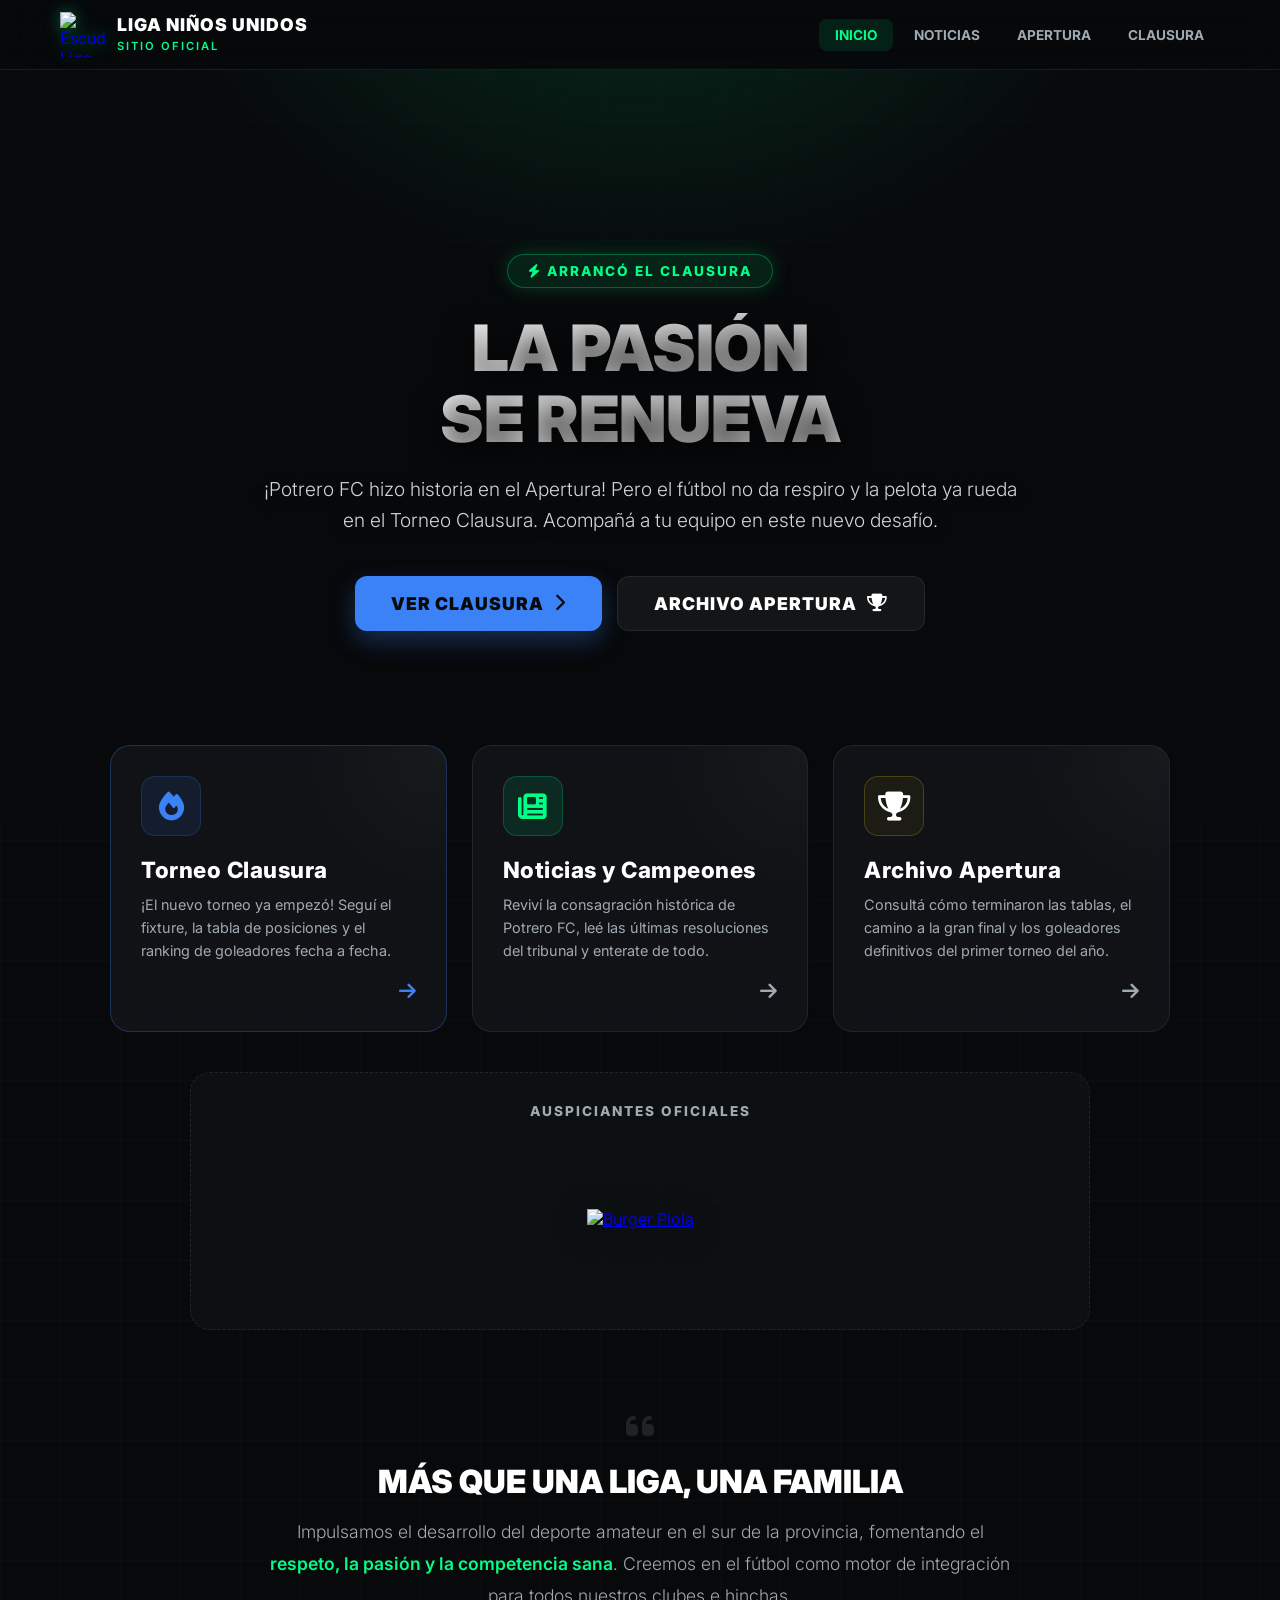
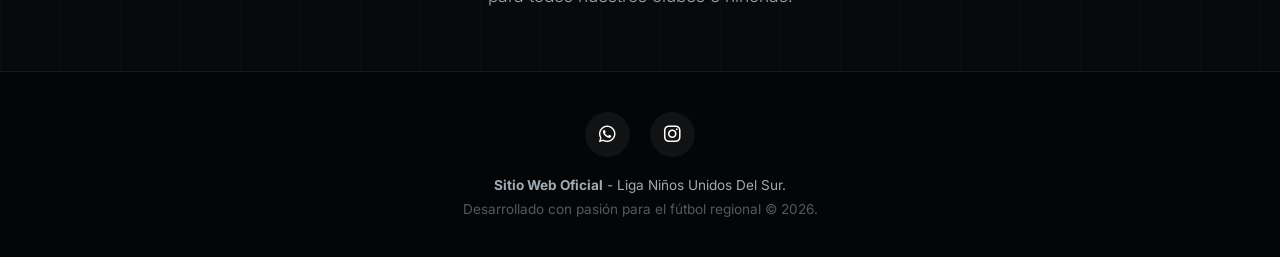
==== index.html @ 047bc676 "Add files via upload" ====
<!DOCTYPE html>
<html lang="es">
<head>
    <!-- Google tag (gtag.js) -->
<script async src="https://www.googletagmanager.com/gtag/js?id=G-DZQGH42WP8"></script>
<script>
  window.dataLayer = window.dataLayer || [];
  function gtag(){dataLayer.push(arguments);}
  gtag('js', new Date());

  gtag('config', 'G-DZQGH42WP8');
</script>
    <meta charset="UTF-8">
    <meta name="viewport" content="width=device-width, initial-scale=1.0">
    <title>Liga Niños Unidos Del Sur | Inicio</title>
    <link rel="icon" type="image/png" href="https://i.postimg.cc/mkqpYh73/Logo-Liga.png">
    
    <link href="https://fonts.googleapis.com/css2?family=Inter:wght@300;400;600;800;900&display=swap" rel="stylesheet">
    <link rel="stylesheet" href="https://cdnjs.cloudflare.com/ajax/libs/font-awesome/6.4.0/css/all.min.css">
    
    <style>
        /* === VARIABLES PREMIUM === */
        :root {
            --bg-base: #07090b;
            --bg-card: rgba(20, 24, 28, 0.7);
            --primary-neon: #00ff87;
            --primary-dark: #00cc6a;
            --text-main: #ffffff;
            --text-muted: #a0aab2;
            --border-glass: rgba(255, 255, 255, 0.08);
        }

        * { margin: 0; padding: 0; box-sizing: border-box; }

        body {
            font-family: 'Inter', sans-serif;
            background-color: var(--bg-base);
            color: var(--text-main);
            overflow-x: hidden;
            /* Patrón sutil de césped cortado / líneas de campo */
            background-image: linear-gradient(rgba(255, 255, 255, 0.015) 1px, transparent 1px),
            linear-gradient(90deg, rgba(255, 255, 255, 0.015) 1px, transparent 1px);
            background-size: 60px 60px;
        }

        /* === 1. HEADER PROFESIONAL === */
        header {
            position: fixed;
            top: 0; left: 0; width: 100%;
            background: rgba(7, 9, 11, 0.85);
            backdrop-filter: blur(16px);
            -webkit-backdrop-filter: blur(16px);
            border-bottom: 1px solid var(--border-glass);
            z-index: 1000;
            padding: 12px 0;
            transition: all 0.4s ease;
        }

        .header-container {
            max-width: 1200px;
            margin: 0 auto;
            display: flex;
            align-items: center;
            justify-content: space-between;
            padding: 0 20px;
        }

        .brand {
            display: flex;
            align-items: center;
            gap: 12px;
            text-decoration: none;
        }

        .brand img {
            width: 45px; height: 45px;
            object-fit: contain;
            filter: drop-shadow(0 0 8px rgba(0, 255, 135, 0.4));
        }

        .brand-text h1 {
            font-size: 1.1rem;
            font-weight: 900;
            color: var(--text-main);
            text-transform: uppercase;
            letter-spacing: 1px;
            line-height: 1.1;
        }

        .brand-text span {
            font-size: 0.7rem;
            color: var(--primary-neon);
            font-weight: 600;
            letter-spacing: 2px;
            text-transform: uppercase;
        }

        nav { display: flex; gap: 5px; flex-wrap: wrap; justify-content: center;}

        .nav-link {
            text-decoration: none;
            color: var(--text-muted);
            padding: 8px 16px;
            border-radius: 8px;
            font-size: 0.85rem;
            font-weight: 700;
            text-transform: uppercase;
            transition: all 0.3s ease;
            white-space: nowrap;
        }

        .nav-link:hover { color: var(--text-main); background: rgba(255,255,255,0.05); }
        .nav-link.active { color: var(--primary-neon); background: rgba(0, 255, 135, 0.1); }

        /* === 2. HERO PRINCIPAL IMPACTANTE === */
        .hero {
            position: relative;
            width: 100%;
            height: 85vh;
            min-height: 600px;
            display: flex;
            align-items: center;
            justify-content: center;
            overflow: hidden;
            margin-top: 60px;
        }

        .hero-bg {
            position: absolute;
            top: 0; left: 0; width: 100%; height: 100%;
            background: url('https://i.postimg.cc/1RDw1t2T/Clausura.jpg') center/cover no-repeat;
            animation: slowZoom 25s infinite alternate linear;
            z-index: 1;
        }

        @keyframes slowZoom {
            0% { transform: scale(1); }
            100% { transform: scale(1.15); }
        }

        .hero-overlay {
            position: absolute;
            top: 0; left: 0; width: 100%; height: 100%;
            background: linear-gradient(0deg, var(--bg-base) 5%, rgba(7, 9, 11, 0.6) 50%, rgba(7, 9, 11, 0.4) 100%);
            z-index: 2;
        }

        .hero-lights {
            position: absolute;
            top: -20%; left: 50%;
            transform: translateX(-50%);
            width: 80%; height: 50%;
            background: radial-gradient(ellipse at top, rgba(0, 255, 135, 0.15) 0%, transparent 70%);
            z-index: 3;
            pointer-events: none;
        }

        .hero-content {
            position: relative;
            z-index: 10;
            text-align: center;
            max-width: 800px;
            padding: 0 20px;
            animation: fadeUp 1s ease-out forwards;
        }

        @keyframes fadeUp {
            from { opacity: 0; transform: translateY(30px); }
            to { opacity: 1; transform: translateY(0); }
        }

        .season-badge {
            display: inline-block;
            background: rgba(0, 255, 135, 0.1);
            border: 1px solid rgba(0, 255, 135, 0.3);
            color: var(--primary-neon);
            padding: 8px 20px;
            border-radius: 30px;
            font-size: 0.85rem;
            font-weight: 800;
            letter-spacing: 2px;
            text-transform: uppercase;
            margin-bottom: 25px;
            box-shadow: 0 0 20px rgba(0, 255, 135, 0.2);
            backdrop-filter: blur(5px);
        }

        .hero-title {
            font-size: 4rem;
            font-weight: 900;
            line-height: 1.1;
            margin-bottom: 20px;
            text-transform: uppercase;
            text-shadow: 0 10px 30px rgba(0,0,0,0.8);
            background: linear-gradient(to right, #ffffff, #c2c2c2);
            -webkit-background-clip: text;
            -webkit-text-fill-color: transparent;
        }

        .hero-desc {
            font-size: 1.2rem;
            color: #d1d5db;
            font-weight: 300;
            margin-bottom: 40px;
            line-height: 1.6;
            text-shadow: 0 4px 10px rgba(0,0,0,0.5);
        }

        .hero-btn {
            display: inline-flex;
            align-items: center;
            justify-content: center;
            gap: 10px;
            background: var(--primary-neon);
            color: var(--bg-base);
            padding: 16px 36px;
            border-radius: 12px;
            font-size: 1.1rem;
            font-weight: 900;
            text-transform: uppercase;
            text-decoration: none;
            letter-spacing: 1px;
            transition: all 0.3s ease;
            box-shadow: 0 10px 25px rgba(0, 255, 135, 0.3);
            position: relative;
            overflow: hidden;
        }

        .hero-btn:hover {
            transform: translateY(-3px);
            box-shadow: 0 15px 35px rgba(0, 255, 135, 0.4);
            background: #00e679;
        }

        /* === 3. TARJETAS DE ACCESO RÁPIDO === */
        .quick-access {
            max-width: 1100px; 
            margin: -80px auto 40px auto; 
            padding: 0 20px;
            position: relative;
            z-index: 20;
            display: grid;
            grid-template-columns: repeat(auto-fit, minmax(320px, 1fr));
            gap: 25px;
        }

        .card {
            background: var(--bg-card);
            backdrop-filter: blur(12px);
            -webkit-backdrop-filter: blur(12px);
            border: 1px solid var(--border-glass);
            border-radius: 20px;
            padding: 30px;
            text-decoration: none;
            color: var(--text-main);
            position: relative;
            overflow: hidden;
            transition: all 0.4s cubic-bezier(0.175, 0.885, 0.32, 1.275);
            display: flex;
            flex-direction: column;
        }

        .card::before {
            content: '';
            position: absolute;
            top: 0; right: 0; width: 150px; height: 150px;
            background: radial-gradient(circle at top right, rgba(255,255,255,0.03) 0%, transparent 70%);
            border-radius: 0 0 0 100%;
            pointer-events: none;
        }

        .card:hover {
            transform: translateY(-10px);
            border-color: rgba(0, 255, 135, 0.5);
            box-shadow: 0 20px 40px rgba(0, 0, 0, 0.6), 0 0 20px rgba(0, 255, 135, 0.1) inset;
        }

        .card-icon-wrap {
            width: 60px; height: 60px;
            background: rgba(0, 255, 135, 0.1);
            border: 1px solid rgba(0, 255, 135, 0.2);
            border-radius: 14px;
            display: flex;
            align-items: center;
            justify-content: center;
            margin-bottom: 20px;
            transition: all 0.3s ease;
        }

        .card:hover .card-icon-wrap {
            background: var(--primary-neon);
            box-shadow: 0 0 20px rgba(0, 255, 135, 0.4);
        }

        .card-icon {
            font-size: 1.8rem;
            color: var(--primary-neon);
            transition: color 0.3s ease;
        }

        .card:hover .card-icon { color: var(--bg-base); }

        .card h3 {
            font-size: 1.4rem;
            font-weight: 800;
            margin-bottom: 10px;
            letter-spacing: 0.5px;
        }

        .card p {
            font-size: 0.9rem;
            color: var(--text-muted);
            line-height: 1.6;
            flex-grow: 1;
        }

        .card-arrow {
            align-self: flex-end;
            margin-top: 20px;
            color: var(--text-muted);
            font-size: 1.2rem;
            transition: all 0.3s ease;
        }

        .card:hover .card-arrow {
            color: var(--primary-neon);
            transform: translateX(8px);
        }

        /* === SECCIÓN SLIDESHOW DE SPONSORS === */
        .sponsors-slideshow-section {
            max-width: 900px;
            margin: 0 auto 60px auto; /* Reducido para que se pegue más arriba a las tarjetas */
            padding: 30px 20px;
            background: rgba(20, 24, 28, 0.5);
            border: 1px dashed var(--border-glass);
            border-radius: 20px;
            text-align: center;
            position: relative;
            z-index: 15;
        }

        .sponsors-carousel-title {
            font-size: 0.85rem;
            color: var(--text-muted);
            text-transform: uppercase;
            letter-spacing: 2px;
            font-weight: 800;
            margin-bottom: 20px;
        }

        .sponsors-slideshow-container {
            position: relative;
            height: 160px;
            width: 100%;
            display: flex;
            align-items: center;
            justify-content: center;
        }

        .sponsor-slide {
            position: absolute;
            width: 100%;
            height: 100%;
            display: flex;
            align-items: center;
            justify-content: center;
            opacity: 0;
            transition: opacity 1s ease-in-out;
            pointer-events: none;
        }

        .sponsor-slide.active {
            opacity: 1;
            pointer-events: auto;
        }

        .sponsor-slide img {
            max-height: 140px;
            max-width: 90%;
            object-fit: contain;
            filter: drop-shadow(0 5px 15px rgba(0,0,0,0.5));
            transition: transform 0.4s ease;
        }

        .sponsor-slide:hover img {
            transform: scale(1.05);
        }

        @media (max-width: 480px) {
            .sponsors-slideshow-container { height: 120px; }
            .sponsor-slide img { max-height: 100px; }
        }

        /* === 4. FRASE INSTITUCIONAL === */
        .institutional {
            text-align: center;
            padding: 20px 20px 60px 20px;
            max-width: 800px;
            margin: 0 auto;
        }

        .inst-icon {
            font-size: 2rem;
            color: rgba(255,255,255,0.1);
            margin-bottom: 20px;
        }

        .institutional h2 {
            font-size: 2rem;
            font-weight: 900;
            text-transform: uppercase;
            margin-bottom: 15px;
            color: var(--text-main);
        }

        .institutional p {
            font-size: 1.1rem;
            color: var(--text-muted);
            line-height: 1.8;
            font-weight: 300;
        }

        .institutional strong { color: var(--primary-neon); font-weight: 600; }

        /* === FOOTER === */
        footer {
            background: #040506;
            border-top: 1px solid var(--border-glass);
            padding: 40px 20px;
            text-align: center;
        }

        .social-links {
            display: flex;
            justify-content: center;
            gap: 20px;
            margin-bottom: 20px;
        }

        .social-link {
            width: 45px; height: 45px;
            border-radius: 50%;
            background: rgba(255,255,255,0.05);
            display: flex;
            align-items: center;
            justify-content: center;
            color: var(--text-main);
            font-size: 1.2rem;
            text-decoration: none;
            transition: all 0.3s ease;
        }

        .social-link:hover {
            background: var(--primary-neon);
            color: var(--bg-base);
            transform: translateY(-3px);
            box-shadow: 0 5px 15px rgba(0, 255, 135, 0.3);
        }

        .footer-text { font-size: 0.85rem; color: var(--text-muted); }

        /* === MEDIA QUERIES === */
        @media (max-width: 900px) {
            .hero-title { font-size: 2.8rem; }
            .header-container { flex-direction: column; gap: 10px; padding: 12px 10px; }
            nav { width: 100%; justify-content: center; flex-wrap: wrap; gap: 8px;}
            .nav-link { padding: 6px 12px; font-size: 0.8rem; }
            
            .hero { margin-top: 90px; height: auto; min-height: 70vh; padding: 100px 0 60px 0; }
            .quick-access { margin-top: -30px; margin-bottom: 40px; }
            .sponsors-slideshow-section { margin-top: 0; }
        }

        @media (max-width: 480px) {
            .hero-title { font-size: 2.2rem; margin-bottom: 15px;}
            .hero-desc { font-size: 0.95rem; margin-bottom: 30px; padding: 0 10px;}
            .season-badge { padding: 6px 15px; font-size: 0.75rem; margin-bottom: 20px;}
            .hero-btn { width: 100%; padding: 14px 20px; font-size: 1rem; }
            
            .quick-access { grid-template-columns: 1fr; gap: 20px; padding: 0 15px; margin-bottom: 30px;}
            .card { padding: 25px; }
            .card h3 { font-size: 1.3rem; }
            
            .sponsors-slideshow-section { margin: 0 15px 40px 15px; padding: 20px 10px; }
            .institutional { padding: 20px 15px 40px 15px; }
            .institutional h2 { font-size: 1.6rem; }
        }
    </style>
</head>
<body>

    <header>
        <div class="header-container">
            <a href="index.html" class="brand">
                <img src="https://i.postimg.cc/mkqpYh73/Logo-Liga.png" alt="Escudo Liga">
                <div class="brand-text">
                    <h1>Liga Niños Unidos</h1>
                    <span>Sitio Oficial</span>
                </div>
            </a>
            <nav>
                <a href="index.html" class="nav-link active">Inicio</a>
                <a href="noticias.html" class="nav-link">Noticias</a>
                <a href="apertura.html" class="nav-link">Apertura</a>
                <a href="clausura.html" class="nav-link">Clausura</a>
            </nav>
        </div>
    </header>

    <section class="hero">
        <div class="hero-bg"></div>
        <div class="hero-overlay"></div>
        <div class="hero-lights"></div>
        
        <div class="hero-content">
            <div class="season-badge"><i class="fa-solid fa-bolt"></i> Arrancó el Clausura</div>
            <h2 class="hero-title">La Pasión<br>Se Renueva</h2>
            <p class="hero-desc">¡Potrero FC hizo historia en el Apertura! Pero el fútbol no da respiro y la pelota ya rueda en el Torneo Clausura. Acompañá a tu equipo en este nuevo desafío.</p>
            <div style="display: flex; gap: 15px; justify-content: center; flex-wrap: wrap;">
                <a href="clausura.html" class="hero-btn" style="background: #3b82f6; box-shadow: 0 10px 25px rgba(59, 130, 246, 0.3);">
                    Ver Clausura <i class="fa-solid fa-chevron-right"></i>
                </a>
                <a href="apertura.html" class="hero-btn" style="background: rgba(255,255,255,0.05); color: var(--text-main); border: 1px solid var(--border-glass); box-shadow: none;">
                    Archivo Apertura <i class="fa-solid fa-trophy" style="color: var(--gold-1);"></i>
                </a>
            </div>
        </div>
    </section>

    <!-- === TARJETAS DE ACCESO RÁPIDO === -->
    <section class="quick-access">
        
        <a href="clausura.html" class="card" style="border-color: rgba(59, 130, 246, 0.3);">
            <div class="card-icon-wrap" style="background: rgba(59, 130, 246, 0.1); border-color: rgba(59, 130, 246, 0.2);"><i class="fa-solid fa-fire card-icon" style="color: #3b82f6;"></i></div>
            <h3>Torneo Clausura</h3>
            <p>¡El nuevo torneo ya empezó! Seguí el fixture, la tabla de posiciones y el ranking de goleadores fecha a fecha.</p>
            <i class="fa-solid fa-arrow-right card-arrow" style="color: #3b82f6;"></i>
        </a>

        <a href="noticias.html" class="card">
            <div class="card-icon-wrap"><i class="fa-solid fa-newspaper card-icon"></i></div>
            <h3>Noticias y Campeones</h3>
            <p>Reviví la consagración histórica de Potrero FC, leé las últimas resoluciones del tribunal y enterate de todo.</p>
            <i class="fa-solid fa-arrow-right card-arrow"></i>
        </a>

        <a href="apertura.html" class="card">
            <div class="card-icon-wrap" style="background: rgba(255, 215, 0, 0.05); border-color: rgba(255, 215, 0, 0.2);"><i class="fa-solid fa-trophy card-icon" style="color: var(--gold-1);"></i></div>
            <h3>Archivo Apertura</h3>
            <p>Consultá cómo terminaron las tablas, el camino a la gran final y los goleadores definitivos del primer torneo del año.</p>
            <i class="fa-solid fa-arrow-right card-arrow"></i>
        </a>

    </section>

    <!-- === SECCIÓN SLIDESHOW DE SPONSORS === -->
    <section class="sponsors-slideshow-section">
        <h3 class="sponsors-carousel-title">Auspiciantes Oficiales</h3>
        
        <div class="sponsors-slideshow-container">
            
            <!-- Sponsor 1 -->
            <a href="https://burgerpiola.netlify.app/" target="_blank" class="sponsor-slide active">
                <img src="https://i.postimg.cc/tCC5G4M0/Burguer-Piola.png" alt="Burger Piola">
            </a>
            
            <!-- Sponsor 2 -->
            <a href="https://www.instagram.com/cadeteria_leon?utm_source=ig_web_button_share_sheet&igsh=ZDNlZDc0MzIxNw==" target="_blank" class="sponsor-slide">
                <img src="https://i.postimg.cc/44w6PTNp/Cadeteria-el-Leon.png" alt="Cadetería El León">
            </a>
            
            <!-- Sponsor 3 (Carnicería temporal) -->
            <a href="#" target="_blank" class="sponsor-slide" style="pointer-events: none;">
                <img src="https://i.postimg.cc/TwFdrPh5/San-Jose-Carnes.png" alt="Carnicería San José">
            </a>

        </div>
    </section>

    <!-- === SCRIPT PARA EL SLIDESHOW === -->
    <script>
        document.addEventListener('DOMContentLoaded', () => {
            const slides = document.querySelectorAll('.sponsor-slide');
            let currentSlide = 0;
            
            if(slides.length > 0) {
                setInterval(() => {
                    slides[currentSlide].classList.remove('active');
                    currentSlide = (currentSlide + 1) % slides.length;
                    slides[currentSlide].classList.add('active');
                }, 5000); // 5000ms = 5 segundos por imagen
            }
        });
    </script>

    <section class="institutional">
        <i class="fa-solid fa-quote-left inst-icon"></i>
        <h2>Más que una liga, una familia</h2>
        <p>Impulsamos el desarrollo del deporte amateur en el sur de la provincia, fomentando el <strong>respeto, la pasión y la competencia sana</strong>. Creemos en el fútbol como motor de integración para todos nuestros clubes e hinchas.</p>
    </section>

    <footer>
        <div class="social-links">
            <a href="https://whatsapp.com/channel/0029VbAoJA67DAX6oSJ3KM1u" target="_blank" class="social-link"><i class="fa-brands fa-whatsapp"></i></a>
            <a href="https://www.instagram.com/ligadelsur_?utm_source=ig_web_button_share_sheet&igsh=ZDNlZDc0MzIxNw==" target="_blank" class="social-link"><i class="fa-brands fa-instagram"></i></a>
        </div>
        <p class="footer-text"><strong>Sitio Web Oficial</strong> - Liga Niños Unidos Del Sur.</p>
        <p class="footer-text" style="margin-top: 8px; opacity: 0.5;">Desarrollado con pasión para el fútbol regional &copy; 2026.</p>
    </footer>

</body>
</html>
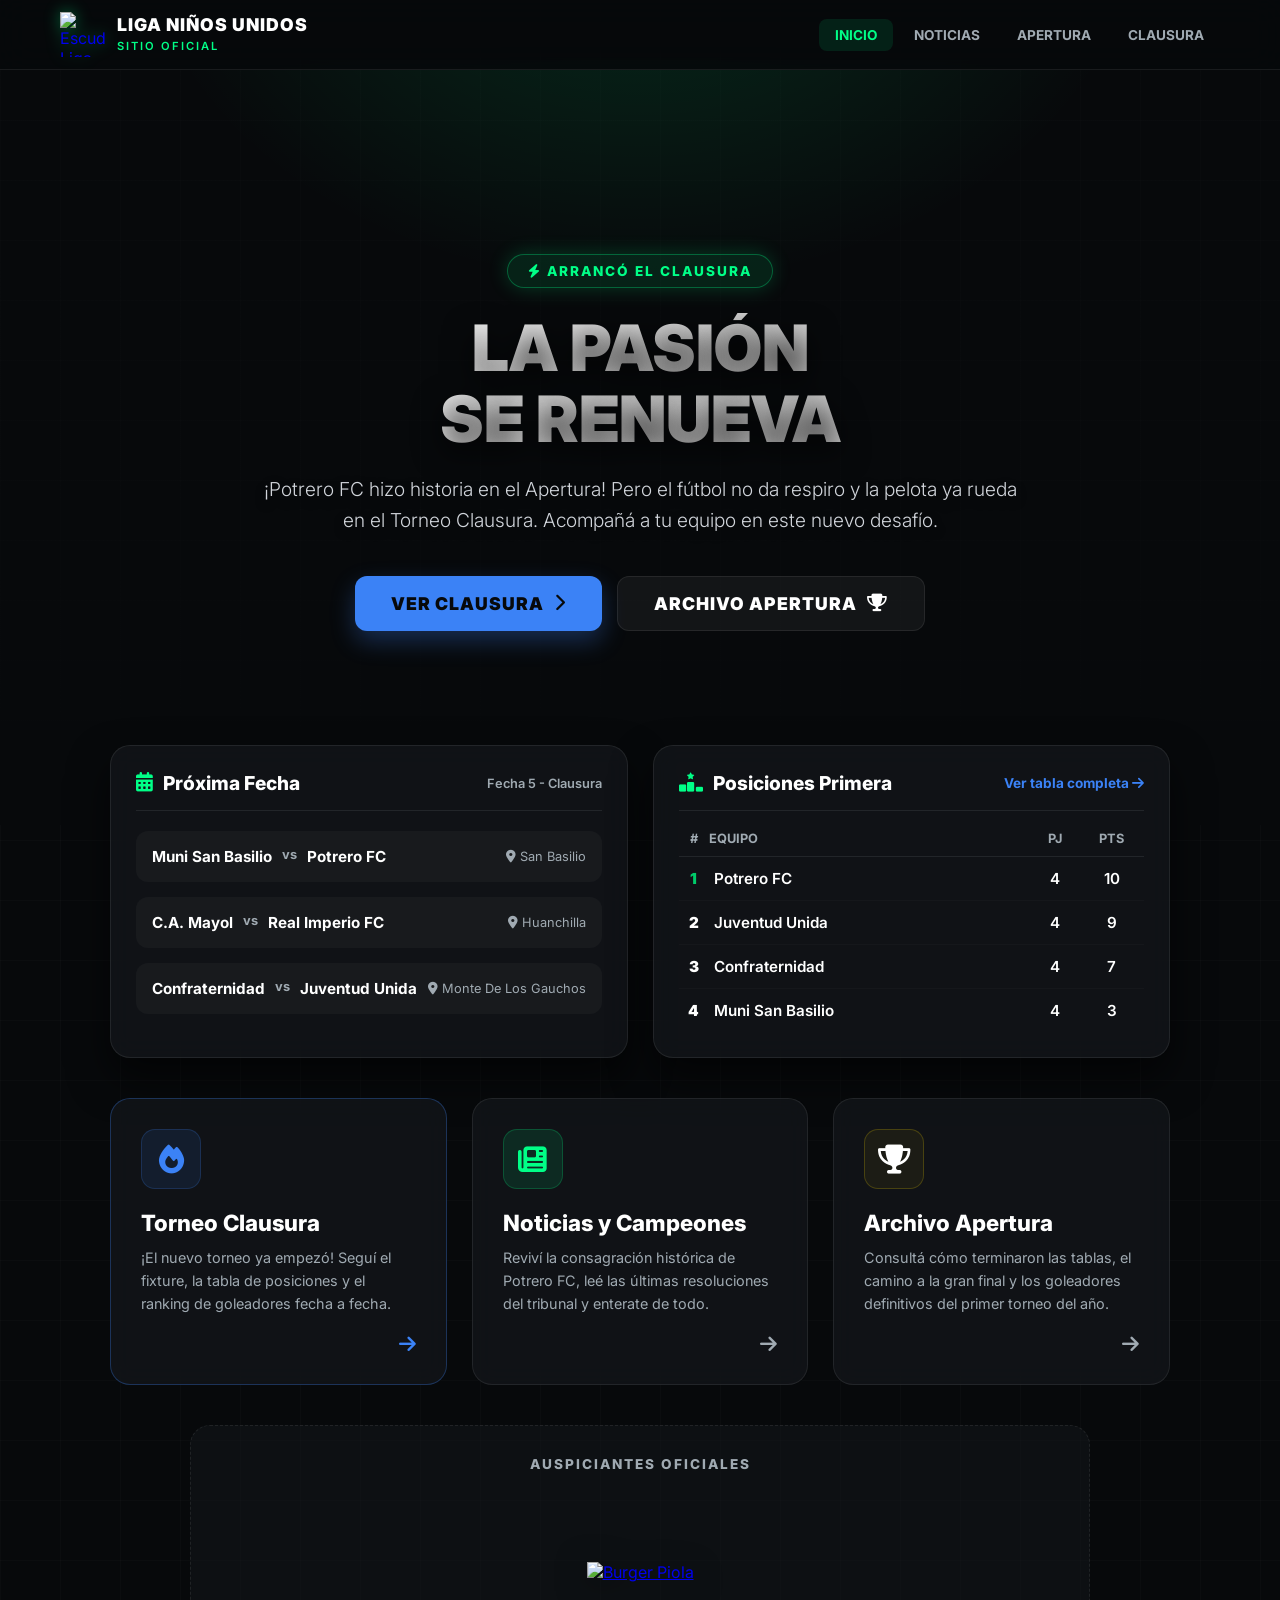
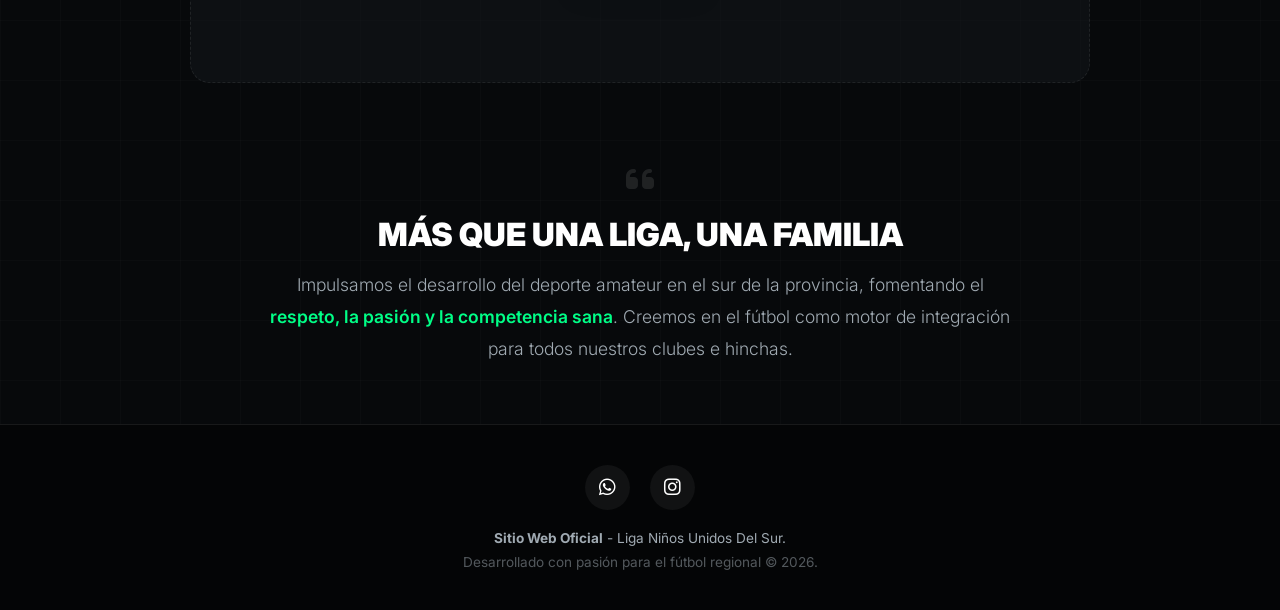
==== commit 6600397d: "Add files via upload" ====
--- a/index.html
+++ b/index.html
@@ -11,7 +11,7 @@
   gtag('config', 'G-DZQGH42WP8');
 </script>
     <meta charset="UTF-8">
-    <meta name="viewport" content="width=device-width, initial-scale=1.0">
+    <meta name="viewport" content="width=device-width, initial-scale=1.0, maximum-scale=1.0, user-scalable=no">
     <title>Liga Niños Unidos Del Sur | Inicio</title>
     <link rel="icon" type="image/png" href="https://i.postimg.cc/mkqpYh73/Logo-Liga.png">
     
@@ -37,7 +37,6 @@
             background-color: var(--bg-base);
             color: var(--text-main);
             overflow-x: hidden;
-            /* Patrón sutil de césped cortado / líneas de campo */
             background-image: linear-gradient(rgba(255, 255, 255, 0.015) 1px, transparent 1px),
             linear-gradient(90deg, rgba(255, 255, 255, 0.015) 1px, transparent 1px);
             background-size: 60px 60px;
@@ -112,7 +111,7 @@
         .nav-link:hover { color: var(--text-main); background: rgba(255,255,255,0.05); }
         .nav-link.active { color: var(--primary-neon); background: rgba(0, 255, 135, 0.1); }
 
-        /* === 2. HERO PRINCIPAL IMPACTANTE === */
+        /* === 2. HERO PRINCIPAL === */
         .hero {
             position: relative;
             width: 100%;
@@ -222,25 +221,81 @@
             letter-spacing: 1px;
             transition: all 0.3s ease;
             box-shadow: 0 10px 25px rgba(0, 255, 135, 0.3);
-            position: relative;
-            overflow: hidden;
-        }
-
-        .hero-btn:hover {
-            transform: translateY(-3px);
-            box-shadow: 0 15px 35px rgba(0, 255, 135, 0.4);
-            background: #00e679;
-        }
-
-        /* === 3. TARJETAS DE ACCESO RÁPIDO === */
-        .quick-access {
-            max-width: 1100px; 
+        }
+
+        .hero-btn-alt {
+            background: rgba(255,255,255,0.05); 
+            color: var(--text-main); 
+            border: 1px solid var(--border-glass); 
+            box-shadow: none;
+        }
+
+        /* === CENTRAL DEL TORNEO === */
+        .live-hub {
+            max-width: 1100px;
             margin: -80px auto 40px auto; 
             padding: 0 20px;
             position: relative;
             z-index: 20;
+        }
+
+        .hub-grid { display: grid; grid-template-columns: 1fr 1fr; gap: 25px; }
+
+        .hub-card {
+            background: var(--bg-card);
+            backdrop-filter: blur(12px);
+            -webkit-backdrop-filter: blur(12px);
+            border: 1px solid var(--border-glass);
+            border-radius: 20px;
+            padding: 25px;
+            box-shadow: 0 20px 40px rgba(0, 0, 0, 0.6);
+        }
+
+        .hub-header {
+            display: flex; justify-content: space-between; align-items: center;
+            margin-bottom: 20px; border-bottom: 1px solid var(--border-glass); padding-bottom: 15px;
+        }
+
+        .hub-header h3 { font-size: 1.2rem; font-weight: 800; display: flex; align-items: center; gap: 10px; }
+        .hub-header h3 i { color: var(--primary-neon); }
+        .hub-link { font-size: 0.85rem; color: #3b82f6; text-decoration: none; font-weight: 700; }
+
+        /* Lista de Partidos */
+        .match-list { display: flex; flex-direction: column; gap: 15px; }
+        
+        .match-item {
+            background: rgba(255, 255, 255, 0.03);
+            border-radius: 12px;
+            padding: 15px;
+            display: flex;
+            align-items: center;
+            justify-content: space-between;
+            border: 1px solid transparent;
+        }
+
+        .match-time { font-size: 0.85rem; font-weight: 800; color: var(--primary-neon); background: rgba(0, 255, 135, 0.1); padding: 4px 8px; border-radius: 6px; }
+        .match-teams { flex-grow: 1; text-align: center; font-weight: 700; font-size: 0.95rem; display: flex; justify-content: center; gap: 10px;}
+        .match-teams .vs { color: var(--text-muted); font-size: 0.8rem; }
+        .match-cancha { font-size: 0.8rem; color: var(--text-muted); text-align: right; }
+
+        /* Tabla Resumen */
+        .hub-table { width: 100%; border-collapse: collapse; text-align: center; }
+        .hub-table th { color: var(--text-muted); font-size: 0.8rem; text-transform: uppercase; padding-bottom: 10px; border-bottom: 1px solid var(--border-glass); }
+        .hub-table td { padding: 12px 5px; font-size: 0.95rem; font-weight: 600; border-bottom: 1px solid rgba(255,255,255,0.02); }
+        .hub-table tr:last-child td { border-bottom: none; }
+        .hub-table .pos { font-weight: 900; width: 30px; }
+        .hub-table .pos-1 { color: #00cc6a; }
+        .hub-table .team-name { text-align: left; }
+
+        /* === 3. TARJETAS DE ACCESO RÁPIDO === */
+        .quick-access {
+            max-width: 1100px; 
+            margin: 0 auto 40px auto; 
+            padding: 0 20px;
+            position: relative;
+            z-index: 20;
             display: grid;
-            grid-template-columns: repeat(auto-fit, minmax(320px, 1fr));
+            grid-template-columns: repeat(auto-fit, minmax(300px, 1fr));
             gap: 25px;
         }
 
@@ -255,24 +310,8 @@
             color: var(--text-main);
             position: relative;
             overflow: hidden;
-            transition: all 0.4s cubic-bezier(0.175, 0.885, 0.32, 1.275);
             display: flex;
             flex-direction: column;
-        }
-
-        .card::before {
-            content: '';
-            position: absolute;
-            top: 0; right: 0; width: 150px; height: 150px;
-            background: radial-gradient(circle at top right, rgba(255,255,255,0.03) 0%, transparent 70%);
-            border-radius: 0 0 0 100%;
-            pointer-events: none;
-        }
-
-        .card:hover {
-            transform: translateY(-10px);
-            border-color: rgba(0, 255, 135, 0.5);
-            box-shadow: 0 20px 40px rgba(0, 0, 0, 0.6), 0 0 20px rgba(0, 255, 135, 0.1) inset;
         }
 
         .card-icon-wrap {
@@ -284,207 +323,97 @@
             align-items: center;
             justify-content: center;
             margin-bottom: 20px;
-            transition: all 0.3s ease;
-        }
-
-        .card:hover .card-icon-wrap {
-            background: var(--primary-neon);
-            box-shadow: 0 0 20px rgba(0, 255, 135, 0.4);
-        }
-
-        .card-icon {
-            font-size: 1.8rem;
-            color: var(--primary-neon);
-            transition: color 0.3s ease;
-        }
-
-        .card:hover .card-icon { color: var(--bg-base); }
-
-        .card h3 {
-            font-size: 1.4rem;
-            font-weight: 800;
-            margin-bottom: 10px;
-            letter-spacing: 0.5px;
-        }
-
-        .card p {
-            font-size: 0.9rem;
-            color: var(--text-muted);
-            line-height: 1.6;
-            flex-grow: 1;
-        }
-
-        .card-arrow {
-            align-self: flex-end;
-            margin-top: 20px;
-            color: var(--text-muted);
-            font-size: 1.2rem;
-            transition: all 0.3s ease;
-        }
-
-        .card:hover .card-arrow {
-            color: var(--primary-neon);
-            transform: translateX(8px);
-        }
-
-        /* === SECCIÓN SLIDESHOW DE SPONSORS === */
+        }
+
+        .card-icon { font-size: 1.8rem; color: var(--primary-neon); }
+        .card h3 { font-size: 1.4rem; font-weight: 800; margin-bottom: 10px; }
+        .card p { font-size: 0.9rem; color: var(--text-muted); line-height: 1.6; flex-grow: 1; }
+        .card-arrow { align-self: flex-end; margin-top: 20px; color: var(--text-muted); font-size: 1.2rem; }
+
+        /* === SLIDESHOW === */
         .sponsors-slideshow-section {
-            max-width: 900px;
-            margin: 0 auto 60px auto; /* Reducido para que se pegue más arriba a las tarjetas */
-            padding: 30px 20px;
-            background: rgba(20, 24, 28, 0.5);
-            border: 1px dashed var(--border-glass);
-            border-radius: 20px;
-            text-align: center;
-            position: relative;
-            z-index: 15;
-        }
-
-        .sponsors-carousel-title {
-            font-size: 0.85rem;
-            color: var(--text-muted);
-            text-transform: uppercase;
-            letter-spacing: 2px;
-            font-weight: 800;
-            margin-bottom: 20px;
-        }
-
-        .sponsors-slideshow-container {
-            position: relative;
-            height: 160px;
-            width: 100%;
-            display: flex;
-            align-items: center;
-            justify-content: center;
-        }
-
-        .sponsor-slide {
-            position: absolute;
-            width: 100%;
-            height: 100%;
-            display: flex;
-            align-items: center;
-            justify-content: center;
-            opacity: 0;
-            transition: opacity 1s ease-in-out;
-            pointer-events: none;
-        }
-
-        .sponsor-slide.active {
-            opacity: 1;
-            pointer-events: auto;
-        }
-
-        .sponsor-slide img {
-            max-height: 140px;
-            max-width: 90%;
-            object-fit: contain;
-            filter: drop-shadow(0 5px 15px rgba(0,0,0,0.5));
-            transition: transform 0.4s ease;
-        }
-
-        .sponsor-slide:hover img {
-            transform: scale(1.05);
-        }
-
-        @media (max-width: 480px) {
-            .sponsors-slideshow-container { height: 120px; }
-            .sponsor-slide img { max-height: 100px; }
-        }
-
-        /* === 4. FRASE INSTITUCIONAL === */
-        .institutional {
-            text-align: center;
-            padding: 20px 20px 60px 20px;
-            max-width: 800px;
-            margin: 0 auto;
-        }
-
-        .inst-icon {
-            font-size: 2rem;
-            color: rgba(255,255,255,0.1);
-            margin-bottom: 20px;
-        }
-
-        .institutional h2 {
-            font-size: 2rem;
-            font-weight: 900;
-            text-transform: uppercase;
-            margin-bottom: 15px;
-            color: var(--text-main);
-        }
-
-        .institutional p {
-            font-size: 1.1rem;
-            color: var(--text-muted);
-            line-height: 1.8;
-            font-weight: 300;
-        }
-
+            max-width: 900px; margin: 0 auto 60px auto; padding: 30px 20px;
+            background: rgba(20, 24, 28, 0.5); border: 1px dashed var(--border-glass);
+            border-radius: 20px; text-align: center; position: relative; z-index: 15;
+        }
+
+        .sponsors-carousel-title { font-size: 0.85rem; color: var(--text-muted); text-transform: uppercase; letter-spacing: 2px; font-weight: 800; margin-bottom: 20px; }
+        .sponsors-slideshow-container { position: relative; height: 160px; width: 100%; display: flex; align-items: center; justify-content: center; }
+        .sponsor-slide { position: absolute; width: 100%; height: 100%; display: flex; align-items: center; justify-content: center; opacity: 0; transition: opacity 1s ease-in-out; pointer-events: none; }
+        .sponsor-slide.active { opacity: 1; pointer-events: auto; }
+        .sponsor-slide img { max-height: 140px; max-width: 90%; object-fit: contain; filter: drop-shadow(0 5px 15px rgba(0,0,0,0.5)); }
+
+        /* === INSTITUCIONAL & FOOTER === */
+        .institutional { text-align: center; padding: 20px 20px 60px 20px; max-width: 800px; margin: 0 auto; }
+        .inst-icon { font-size: 2rem; color: rgba(255,255,255,0.1); margin-bottom: 20px; }
+        .institutional h2 { font-size: 2rem; font-weight: 900; text-transform: uppercase; margin-bottom: 15px; }
+        .institutional p { font-size: 1.1rem; color: var(--text-muted); line-height: 1.8; font-weight: 300; }
         .institutional strong { color: var(--primary-neon); font-weight: 600; }
 
-        /* === FOOTER === */
-        footer {
-            background: #040506;
-            border-top: 1px solid var(--border-glass);
-            padding: 40px 20px;
-            text-align: center;
-        }
-
-        .social-links {
-            display: flex;
-            justify-content: center;
-            gap: 20px;
-            margin-bottom: 20px;
-        }
-
-        .social-link {
-            width: 45px; height: 45px;
-            border-radius: 50%;
-            background: rgba(255,255,255,0.05);
-            display: flex;
-            align-items: center;
-            justify-content: center;
-            color: var(--text-main);
-            font-size: 1.2rem;
-            text-decoration: none;
-            transition: all 0.3s ease;
-        }
-
-        .social-link:hover {
-            background: var(--primary-neon);
-            color: var(--bg-base);
-            transform: translateY(-3px);
-            box-shadow: 0 5px 15px rgba(0, 255, 135, 0.3);
-        }
-
+        footer { background: #040506; border-top: 1px solid var(--border-glass); padding: 40px 20px; text-align: center; }
+        .social-links { display: flex; justify-content: center; gap: 20px; margin-bottom: 20px; }
+        .social-link { width: 45px; height: 45px; border-radius: 50%; background: rgba(255,255,255,0.05); display: flex; align-items: center; justify-content: center; color: var(--text-main); font-size: 1.2rem; text-decoration: none; }
         .footer-text { font-size: 0.85rem; color: var(--text-muted); }
 
-        /* === MEDIA QUERIES === */
+        /* === OPTIMIZACIÓN EXTREMA PARA CELULARES (MOBILE FIRST) === */
         @media (max-width: 900px) {
             .hero-title { font-size: 2.8rem; }
             .header-container { flex-direction: column; gap: 10px; padding: 12px 10px; }
-            nav { width: 100%; justify-content: center; flex-wrap: wrap; gap: 8px;}
+            nav { width: 100%; justify-content: center; gap: 8px;}
+            .hub-grid { grid-template-columns: 1fr; }
+            .live-hub { margin-top: -30px; }
+        }
+
+        @media (max-width: 480px) {
+            .brand img { width: 35px; height: 35px; }
+            .brand-text h1 { font-size: 1rem; }
             .nav-link { padding: 6px 12px; font-size: 0.8rem; }
             
-            .hero { margin-top: 90px; height: auto; min-height: 70vh; padding: 100px 0 60px 0; }
-            .quick-access { margin-top: -30px; margin-bottom: 40px; }
-            .sponsors-slideshow-section { margin-top: 0; }
-        }
-
-        @media (max-width: 480px) {
-            .hero-title { font-size: 2.2rem; margin-bottom: 15px;}
-            .hero-desc { font-size: 0.95rem; margin-bottom: 30px; padding: 0 10px;}
-            .season-badge { padding: 6px 15px; font-size: 0.75rem; margin-bottom: 20px;}
-            .hero-btn { width: 100%; padding: 14px 20px; font-size: 1rem; }
-            
-            .quick-access { grid-template-columns: 1fr; gap: 20px; padding: 0 15px; margin-bottom: 30px;}
-            .card { padding: 25px; }
-            .card h3 { font-size: 1.3rem; }
-            
-            .sponsors-slideshow-section { margin: 0 15px 40px 15px; padding: 20px 10px; }
-            .institutional { padding: 20px 15px 40px 15px; }
-            .institutional h2 { font-size: 1.6rem; }
+            .hero { margin-top: 80px; min-height: 70vh; padding: 60px 0; }
+            .hero-title { font-size: 2.3rem; margin-bottom: 15px; }
+            .hero-desc { font-size: 0.95rem; margin-bottom: 25px; padding: 0 10px; }
+            .season-badge { padding: 6px 15px; font-size: 0.75rem; margin-bottom: 20px; }
+            
+            .hero-btn { width: 100%; padding: 14px 20px; font-size: 1rem; margin-bottom: 10px; }
+            .hero-content div[style*="display: flex"] { flex-direction: column; gap: 10px; }
+            
+            .live-hub { padding: 0 15px; margin-top: -30px; margin-bottom: 30px; }
+            .hub-card { padding: 15px; border-radius: 15px; }
+            .hub-header { flex-direction: column; align-items: flex-start; gap: 10px; }
+            
+            /* REORGANIZACIÓN DE PARTIDOS EN CELULAR (Sin la caja de hora) */
+            .match-item {
+                flex-direction: column;
+                align-items: center;
+                padding: 15px 10px;
+                gap: 8px;
+            }
+            .match-teams {
+                width: 100%; 
+                font-size: 1.1rem;
+                margin-bottom: 0;
+            }
+            .match-cancha { 
+                width: 100%;
+                text-align: center; 
+                font-size: 0.85rem;
+            }
+
+            .hub-table th, .hub-table td { padding: 8px 3px; font-size: 0.85rem; }
+            .hub-table .pos { width: 20px; }
+
+            .quick-access { grid-template-columns: 1fr; gap: 15px; padding: 0 15px; margin-top: 0; margin-bottom: 30px;}
+            .card { padding: 20px; border-radius: 15px; }
+            .card h3 { font-size: 1.25rem; }
+            .card-icon-wrap { width: 50px; height: 50px; margin-bottom: 15px; }
+
+            .sponsors-slideshow-section { margin: 0 15px 30px 15px; padding: 20px 10px; height: auto;}
+            .sponsors-slideshow-container { height: 100px; }
+            .sponsor-slide img { max-height: 80px; }
+            
+            .institutional { padding: 10px 15px 40px 15px; }
+            .institutional h2 { font-size: 1.5rem; }
+            .institutional p { font-size: 1rem; }
         }
     </style>
 </head>
@@ -517,14 +446,83 @@
             <div class="season-badge"><i class="fa-solid fa-bolt"></i> Arrancó el Clausura</div>
             <h2 class="hero-title">La Pasión<br>Se Renueva</h2>
             <p class="hero-desc">¡Potrero FC hizo historia en el Apertura! Pero el fútbol no da respiro y la pelota ya rueda en el Torneo Clausura. Acompañá a tu equipo en este nuevo desafío.</p>
-            <div style="display: flex; gap: 15px; justify-content: center; flex-wrap: wrap;">
+            <div style="display: flex; gap: 15px; justify-content: center;">
                 <a href="clausura.html" class="hero-btn" style="background: #3b82f6; box-shadow: 0 10px 25px rgba(59, 130, 246, 0.3);">
                     Ver Clausura <i class="fa-solid fa-chevron-right"></i>
                 </a>
-                <a href="apertura.html" class="hero-btn" style="background: rgba(255,255,255,0.05); color: var(--text-main); border: 1px solid var(--border-glass); box-shadow: none;">
+                <a href="apertura.html" class="hero-btn hero-btn-alt">
                     Archivo Apertura <i class="fa-solid fa-trophy" style="color: var(--gold-1);"></i>
                 </a>
             </div>
+        </div>
+    </section>
+
+    <!-- === CENTRAL DEL TORNEO === -->
+    <section class="live-hub">
+        <div class="hub-grid">
+            
+            <!-- Bloque 1: Próxima Fecha -->
+            <div class="hub-card">
+                <div class="hub-header">
+                    <h3><i class="fa-solid fa-calendar-days"></i> Próxima Fecha</h3>
+                    <span style="font-size: 0.8rem; color: var(--text-muted); font-weight: 600;">Fecha 5 - Clausura</span>
+                </div>
+                <div class="match-list">
+                    <div class="match-item">
+                        <div class="match-teams" style="justify-content: flex-start;"><span>Muni San Basilio</span> <span class="vs">vs</span> <span>Potrero FC</span></div>
+                        <div class="match-cancha"><i class="fa-solid fa-location-dot"></i> San Basilio</div>
+                    </div>
+                    <div class="match-item">
+                        <div class="match-teams" style="justify-content: flex-start;"><span>C.A. Mayol</span> <span class="vs">vs</span> <span>Real Imperio FC</span></div>
+                        <div class="match-cancha"><i class="fa-solid fa-location-dot"></i> Huanchilla</div>
+                    </div>
+                    <div class="match-item">
+                        <div class="match-teams" style="justify-content: flex-start;"><span>Confraternidad</span> <span class="vs">vs</span> <span>Juventud Unida</span></div>
+                        <div class="match-cancha"><i class="fa-solid fa-location-dot"></i> Monte De Los Gauchos</div>
+                    </div>
+                </div>
+            </div>
+
+            <!-- Bloque 2: Semáforo de Posiciones -->
+            <div class="hub-card">
+                <div class="hub-header">
+                    <h3><i class="fa-solid fa-ranking-star"></i> Posiciones Primera</h3>
+                    <a href="clausura.html" class="hub-link">Ver tabla completa <i class="fa-solid fa-arrow-right"></i></a>
+                </div>
+                <table class="hub-table">
+                    <tr>
+                        <th>#</th>
+                        <th class="team-name">Equipo</th>
+                        <th>PJ</th>
+                        <th>Pts</th>
+                    </tr>
+                    <tr>
+                        <td class="pos pos-1">1</td>
+                        <td class="team-name">Potrero FC</td>
+                        <td>4</td>
+                        <td>10</td>
+                    </tr>
+                    <tr>
+                        <td class="pos">2</td>
+                        <td class="team-name">Juventud Unida</td>
+                        <td>4</td>
+                        <td>9</td>
+                    </tr>
+                    <tr>
+                        <td class="pos">3</td>
+                        <td class="team-name">Confraternidad</td>
+                        <td>4</td>
+                        <td>7</td>
+                    </tr>
+                    <tr>
+                        <td class="pos">4</td>
+                        <td class="team-name">Muni San Basilio</td>
+                        <td>4</td>
+                        <td>3</td>
+                    </tr>
+                </table>
+            </div>
+
         </div>
     </section>
 
@@ -560,17 +558,14 @@
         
         <div class="sponsors-slideshow-container">
             
-            <!-- Sponsor 1 -->
             <a href="https://burgerpiola.netlify.app/" target="_blank" class="sponsor-slide active">
                 <img src="https://i.postimg.cc/tCC5G4M0/Burguer-Piola.png" alt="Burger Piola">
             </a>
             
-            <!-- Sponsor 2 -->
             <a href="https://www.instagram.com/cadeteria_leon?utm_source=ig_web_button_share_sheet&igsh=ZDNlZDc0MzIxNw==" target="_blank" class="sponsor-slide">
                 <img src="https://i.postimg.cc/44w6PTNp/Cadeteria-el-Leon.png" alt="Cadetería El León">
             </a>
             
-            <!-- Sponsor 3 (Carnicería temporal) -->
             <a href="#" target="_blank" class="sponsor-slide" style="pointer-events: none;">
                 <img src="https://i.postimg.cc/TwFdrPh5/San-Jose-Carnes.png" alt="Carnicería San José">
             </a>
@@ -578,7 +573,6 @@
         </div>
     </section>
 
-    <!-- === SCRIPT PARA EL SLIDESHOW === -->
     <script>
         document.addEventListener('DOMContentLoaded', () => {
             const slides = document.querySelectorAll('.sponsor-slide');
@@ -589,7 +583,7 @@
                     slides[currentSlide].classList.remove('active');
                     currentSlide = (currentSlide + 1) % slides.length;
                     slides[currentSlide].classList.add('active');
-                }, 5000); // 5000ms = 5 segundos por imagen
+                }, 5000);
             }
         });
     </script>
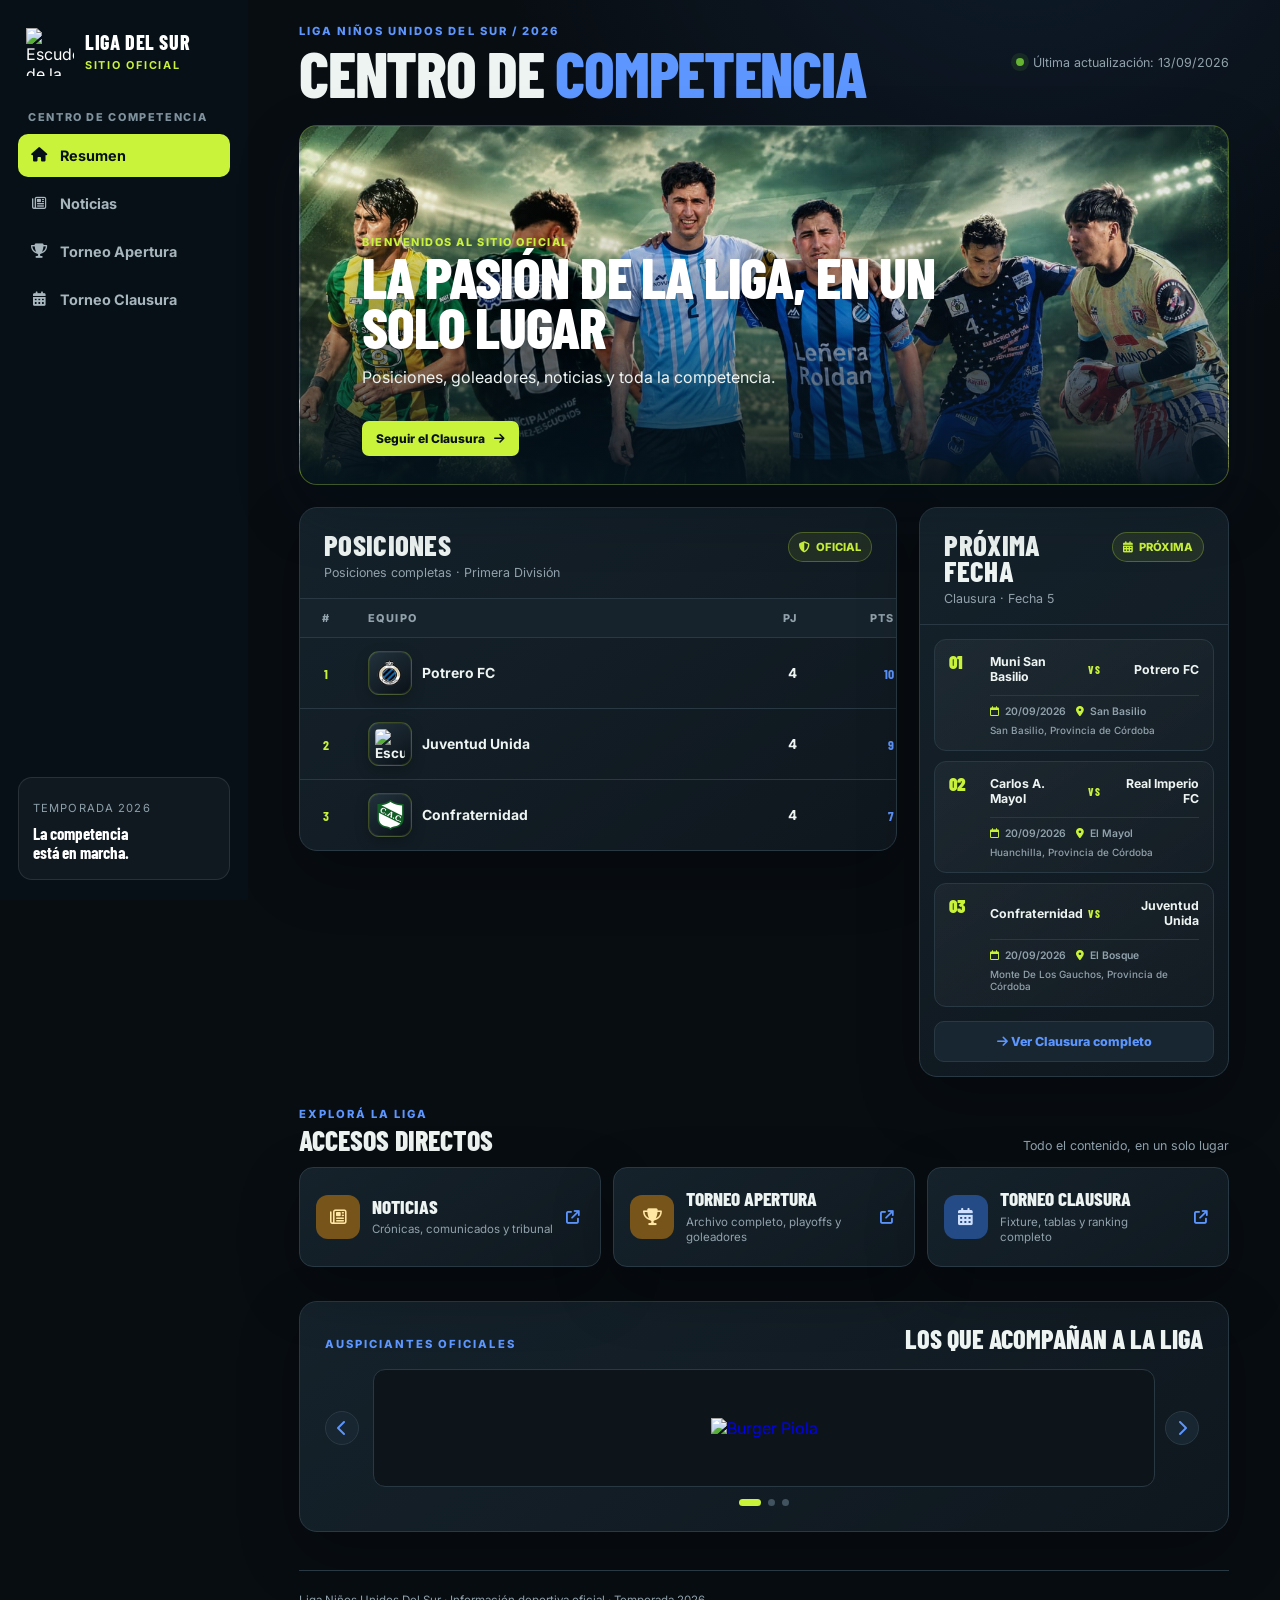
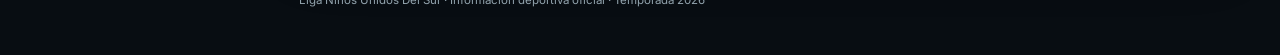
==== commit 1d3e2178: "Add files via upload" ====
--- a/index.html
+++ b/index.html
@@ -1,607 +1,102 @@
-<!DOCTYPE html>
-<html lang="es">
-<head>
-    <!-- Google tag (gtag.js) -->
-<script async src="https://www.googletagmanager.com/gtag/js?id=G-DZQGH42WP8"></script>
-<script>
-  window.dataLayer = window.dataLayer || [];
-  function gtag(){dataLayer.push(arguments);}
-  gtag('js', new Date());
-
-  gtag('config', 'G-DZQGH42WP8');
-</script>
-    <meta charset="UTF-8">
-    <meta name="viewport" content="width=device-width, initial-scale=1.0, maximum-scale=1.0, user-scalable=no">
-    <title>Liga Niños Unidos Del Sur | Inicio</title>
-    <link rel="icon" type="image/png" href="https://i.postimg.cc/mkqpYh73/Logo-Liga.png">
-    
-    <link href="https://fonts.googleapis.com/css2?family=Inter:wght@300;400;600;800;900&display=swap" rel="stylesheet">
-    <link rel="stylesheet" href="https://cdnjs.cloudflare.com/ajax/libs/font-awesome/6.4.0/css/all.min.css">
-    
-    <style>
-        /* === VARIABLES PREMIUM === */
-        :root {
-            --bg-base: #07090b;
-            --bg-card: rgba(20, 24, 28, 0.7);
-            --primary-neon: #00ff87;
-            --primary-dark: #00cc6a;
-            --text-main: #ffffff;
-            --text-muted: #a0aab2;
-            --border-glass: rgba(255, 255, 255, 0.08);
-        }
-
-        * { margin: 0; padding: 0; box-sizing: border-box; }
-
-        body {
-            font-family: 'Inter', sans-serif;
-            background-color: var(--bg-base);
-            color: var(--text-main);
-            overflow-x: hidden;
-            background-image: linear-gradient(rgba(255, 255, 255, 0.015) 1px, transparent 1px),
-            linear-gradient(90deg, rgba(255, 255, 255, 0.015) 1px, transparent 1px);
-            background-size: 60px 60px;
-        }
-
-        /* === 1. HEADER PROFESIONAL === */
-        header {
-            position: fixed;
-            top: 0; left: 0; width: 100%;
-            background: rgba(7, 9, 11, 0.85);
-            backdrop-filter: blur(16px);
-            -webkit-backdrop-filter: blur(16px);
-            border-bottom: 1px solid var(--border-glass);
-            z-index: 1000;
-            padding: 12px 0;
-            transition: all 0.4s ease;
-        }
-
-        .header-container {
-            max-width: 1200px;
-            margin: 0 auto;
-            display: flex;
-            align-items: center;
-            justify-content: space-between;
-            padding: 0 20px;
-        }
-
-        .brand {
-            display: flex;
-            align-items: center;
-            gap: 12px;
-            text-decoration: none;
-        }
-
-        .brand img {
-            width: 45px; height: 45px;
-            object-fit: contain;
-            filter: drop-shadow(0 0 8px rgba(0, 255, 135, 0.4));
-        }
-
-        .brand-text h1 {
-            font-size: 1.1rem;
-            font-weight: 900;
-            color: var(--text-main);
-            text-transform: uppercase;
-            letter-spacing: 1px;
-            line-height: 1.1;
-        }
-
-        .brand-text span {
-            font-size: 0.7rem;
-            color: var(--primary-neon);
-            font-weight: 600;
-            letter-spacing: 2px;
-            text-transform: uppercase;
-        }
-
-        nav { display: flex; gap: 5px; flex-wrap: wrap; justify-content: center;}
-
-        .nav-link {
-            text-decoration: none;
-            color: var(--text-muted);
-            padding: 8px 16px;
-            border-radius: 8px;
-            font-size: 0.85rem;
-            font-weight: 700;
-            text-transform: uppercase;
-            transition: all 0.3s ease;
-            white-space: nowrap;
-        }
-
-        .nav-link:hover { color: var(--text-main); background: rgba(255,255,255,0.05); }
-        .nav-link.active { color: var(--primary-neon); background: rgba(0, 255, 135, 0.1); }
-
-        /* === 2. HERO PRINCIPAL === */
-        .hero {
-            position: relative;
-            width: 100%;
-            height: 85vh;
-            min-height: 600px;
-            display: flex;
-            align-items: center;
-            justify-content: center;
-            overflow: hidden;
-            margin-top: 60px;
-        }
-
-        .hero-bg {
-            position: absolute;
-            top: 0; left: 0; width: 100%; height: 100%;
-            background: url('https://i.postimg.cc/1RDw1t2T/Clausura.jpg') center/cover no-repeat;
-            animation: slowZoom 25s infinite alternate linear;
-            z-index: 1;
-        }
-
-        @keyframes slowZoom {
-            0% { transform: scale(1); }
-            100% { transform: scale(1.15); }
-        }
-
-        .hero-overlay {
-            position: absolute;
-            top: 0; left: 0; width: 100%; height: 100%;
-            background: linear-gradient(0deg, var(--bg-base) 5%, rgba(7, 9, 11, 0.6) 50%, rgba(7, 9, 11, 0.4) 100%);
-            z-index: 2;
-        }
-
-        .hero-lights {
-            position: absolute;
-            top: -20%; left: 50%;
-            transform: translateX(-50%);
-            width: 80%; height: 50%;
-            background: radial-gradient(ellipse at top, rgba(0, 255, 135, 0.15) 0%, transparent 70%);
-            z-index: 3;
-            pointer-events: none;
-        }
-
-        .hero-content {
-            position: relative;
-            z-index: 10;
-            text-align: center;
-            max-width: 800px;
-            padding: 0 20px;
-            animation: fadeUp 1s ease-out forwards;
-        }
-
-        @keyframes fadeUp {
-            from { opacity: 0; transform: translateY(30px); }
-            to { opacity: 1; transform: translateY(0); }
-        }
-
-        .season-badge {
-            display: inline-block;
-            background: rgba(0, 255, 135, 0.1);
-            border: 1px solid rgba(0, 255, 135, 0.3);
-            color: var(--primary-neon);
-            padding: 8px 20px;
-            border-radius: 30px;
-            font-size: 0.85rem;
-            font-weight: 800;
-            letter-spacing: 2px;
-            text-transform: uppercase;
-            margin-bottom: 25px;
-            box-shadow: 0 0 20px rgba(0, 255, 135, 0.2);
-            backdrop-filter: blur(5px);
-        }
-
-        .hero-title {
-            font-size: 4rem;
-            font-weight: 900;
-            line-height: 1.1;
-            margin-bottom: 20px;
-            text-transform: uppercase;
-            text-shadow: 0 10px 30px rgba(0,0,0,0.8);
-            background: linear-gradient(to right, #ffffff, #c2c2c2);
-            -webkit-background-clip: text;
-            -webkit-text-fill-color: transparent;
-        }
-
-        .hero-desc {
-            font-size: 1.2rem;
-            color: #d1d5db;
-            font-weight: 300;
-            margin-bottom: 40px;
-            line-height: 1.6;
-            text-shadow: 0 4px 10px rgba(0,0,0,0.5);
-        }
-
-        .hero-btn {
-            display: inline-flex;
-            align-items: center;
-            justify-content: center;
-            gap: 10px;
-            background: var(--primary-neon);
-            color: var(--bg-base);
-            padding: 16px 36px;
-            border-radius: 12px;
-            font-size: 1.1rem;
-            font-weight: 900;
-            text-transform: uppercase;
-            text-decoration: none;
-            letter-spacing: 1px;
-            transition: all 0.3s ease;
-            box-shadow: 0 10px 25px rgba(0, 255, 135, 0.3);
-        }
-
-        .hero-btn-alt {
-            background: rgba(255,255,255,0.05); 
-            color: var(--text-main); 
-            border: 1px solid var(--border-glass); 
-            box-shadow: none;
-        }
-
-        /* === CENTRAL DEL TORNEO === */
-        .live-hub {
-            max-width: 1100px;
-            margin: -80px auto 40px auto; 
-            padding: 0 20px;
-            position: relative;
-            z-index: 20;
-        }
-
-        .hub-grid { display: grid; grid-template-columns: 1fr 1fr; gap: 25px; }
-
-        .hub-card {
-            background: var(--bg-card);
-            backdrop-filter: blur(12px);
-            -webkit-backdrop-filter: blur(12px);
-            border: 1px solid var(--border-glass);
-            border-radius: 20px;
-            padding: 25px;
-            box-shadow: 0 20px 40px rgba(0, 0, 0, 0.6);
-        }
-
-        .hub-header {
-            display: flex; justify-content: space-between; align-items: center;
-            margin-bottom: 20px; border-bottom: 1px solid var(--border-glass); padding-bottom: 15px;
-        }
-
-        .hub-header h3 { font-size: 1.2rem; font-weight: 800; display: flex; align-items: center; gap: 10px; }
-        .hub-header h3 i { color: var(--primary-neon); }
-        .hub-link { font-size: 0.85rem; color: #3b82f6; text-decoration: none; font-weight: 700; }
-
-        /* Lista de Partidos */
-        .match-list { display: flex; flex-direction: column; gap: 15px; }
-        
-        .match-item {
-            background: rgba(255, 255, 255, 0.03);
-            border-radius: 12px;
-            padding: 15px;
-            display: flex;
-            align-items: center;
-            justify-content: space-between;
-            border: 1px solid transparent;
-        }
-
-        .match-time { font-size: 0.85rem; font-weight: 800; color: var(--primary-neon); background: rgba(0, 255, 135, 0.1); padding: 4px 8px; border-radius: 6px; }
-        .match-teams { flex-grow: 1; text-align: center; font-weight: 700; font-size: 0.95rem; display: flex; justify-content: center; gap: 10px;}
-        .match-teams .vs { color: var(--text-muted); font-size: 0.8rem; }
-        .match-cancha { font-size: 0.8rem; color: var(--text-muted); text-align: right; }
-
-        /* Tabla Resumen */
-        .hub-table { width: 100%; border-collapse: collapse; text-align: center; }
-        .hub-table th { color: var(--text-muted); font-size: 0.8rem; text-transform: uppercase; padding-bottom: 10px; border-bottom: 1px solid var(--border-glass); }
-        .hub-table td { padding: 12px 5px; font-size: 0.95rem; font-weight: 600; border-bottom: 1px solid rgba(255,255,255,0.02); }
-        .hub-table tr:last-child td { border-bottom: none; }
-        .hub-table .pos { font-weight: 900; width: 30px; }
-        .hub-table .pos-1 { color: #00cc6a; }
-        .hub-table .team-name { text-align: left; }
-
-        /* === 3. TARJETAS DE ACCESO RÁPIDO === */
-        .quick-access {
-            max-width: 1100px; 
-            margin: 0 auto 40px auto; 
-            padding: 0 20px;
-            position: relative;
-            z-index: 20;
-            display: grid;
-            grid-template-columns: repeat(auto-fit, minmax(300px, 1fr));
-            gap: 25px;
-        }
-
-        .card {
-            background: var(--bg-card);
-            backdrop-filter: blur(12px);
-            -webkit-backdrop-filter: blur(12px);
-            border: 1px solid var(--border-glass);
-            border-radius: 20px;
-            padding: 30px;
-            text-decoration: none;
-            color: var(--text-main);
-            position: relative;
-            overflow: hidden;
-            display: flex;
-            flex-direction: column;
-        }
-
-        .card-icon-wrap {
-            width: 60px; height: 60px;
-            background: rgba(0, 255, 135, 0.1);
-            border: 1px solid rgba(0, 255, 135, 0.2);
-            border-radius: 14px;
-            display: flex;
-            align-items: center;
-            justify-content: center;
-            margin-bottom: 20px;
-        }
-
-        .card-icon { font-size: 1.8rem; color: var(--primary-neon); }
-        .card h3 { font-size: 1.4rem; font-weight: 800; margin-bottom: 10px; }
-        .card p { font-size: 0.9rem; color: var(--text-muted); line-height: 1.6; flex-grow: 1; }
-        .card-arrow { align-self: flex-end; margin-top: 20px; color: var(--text-muted); font-size: 1.2rem; }
-
-        /* === SLIDESHOW === */
-        .sponsors-slideshow-section {
-            max-width: 900px; margin: 0 auto 60px auto; padding: 30px 20px;
-            background: rgba(20, 24, 28, 0.5); border: 1px dashed var(--border-glass);
-            border-radius: 20px; text-align: center; position: relative; z-index: 15;
-        }
-
-        .sponsors-carousel-title { font-size: 0.85rem; color: var(--text-muted); text-transform: uppercase; letter-spacing: 2px; font-weight: 800; margin-bottom: 20px; }
-        .sponsors-slideshow-container { position: relative; height: 160px; width: 100%; display: flex; align-items: center; justify-content: center; }
-        .sponsor-slide { position: absolute; width: 100%; height: 100%; display: flex; align-items: center; justify-content: center; opacity: 0; transition: opacity 1s ease-in-out; pointer-events: none; }
-        .sponsor-slide.active { opacity: 1; pointer-events: auto; }
-        .sponsor-slide img { max-height: 140px; max-width: 90%; object-fit: contain; filter: drop-shadow(0 5px 15px rgba(0,0,0,0.5)); }
-
-        /* === INSTITUCIONAL & FOOTER === */
-        .institutional { text-align: center; padding: 20px 20px 60px 20px; max-width: 800px; margin: 0 auto; }
-        .inst-icon { font-size: 2rem; color: rgba(255,255,255,0.1); margin-bottom: 20px; }
-        .institutional h2 { font-size: 2rem; font-weight: 900; text-transform: uppercase; margin-bottom: 15px; }
-        .institutional p { font-size: 1.1rem; color: var(--text-muted); line-height: 1.8; font-weight: 300; }
-        .institutional strong { color: var(--primary-neon); font-weight: 600; }
-
-        footer { background: #040506; border-top: 1px solid var(--border-glass); padding: 40px 20px; text-align: center; }
-        .social-links { display: flex; justify-content: center; gap: 20px; margin-bottom: 20px; }
-        .social-link { width: 45px; height: 45px; border-radius: 50%; background: rgba(255,255,255,0.05); display: flex; align-items: center; justify-content: center; color: var(--text-main); font-size: 1.2rem; text-decoration: none; }
-        .footer-text { font-size: 0.85rem; color: var(--text-muted); }
-
-        /* === OPTIMIZACIÓN EXTREMA PARA CELULARES (MOBILE FIRST) === */
-        @media (max-width: 900px) {
-            .hero-title { font-size: 2.8rem; }
-            .header-container { flex-direction: column; gap: 10px; padding: 12px 10px; }
-            nav { width: 100%; justify-content: center; gap: 8px;}
-            .hub-grid { grid-template-columns: 1fr; }
-            .live-hub { margin-top: -30px; }
-        }
-
-        @media (max-width: 480px) {
-            .brand img { width: 35px; height: 35px; }
-            .brand-text h1 { font-size: 1rem; }
-            .nav-link { padding: 6px 12px; font-size: 0.8rem; }
-            
-            .hero { margin-top: 80px; min-height: 70vh; padding: 60px 0; }
-            .hero-title { font-size: 2.3rem; margin-bottom: 15px; }
-            .hero-desc { font-size: 0.95rem; margin-bottom: 25px; padding: 0 10px; }
-            .season-badge { padding: 6px 15px; font-size: 0.75rem; margin-bottom: 20px; }
-            
-            .hero-btn { width: 100%; padding: 14px 20px; font-size: 1rem; margin-bottom: 10px; }
-            .hero-content div[style*="display: flex"] { flex-direction: column; gap: 10px; }
-            
-            .live-hub { padding: 0 15px; margin-top: -30px; margin-bottom: 30px; }
-            .hub-card { padding: 15px; border-radius: 15px; }
-            .hub-header { flex-direction: column; align-items: flex-start; gap: 10px; }
-            
-            /* REORGANIZACIÓN DE PARTIDOS EN CELULAR (Sin la caja de hora) */
-            .match-item {
-                flex-direction: column;
-                align-items: center;
-                padding: 15px 10px;
-                gap: 8px;
-            }
-            .match-teams {
-                width: 100%; 
-                font-size: 1.1rem;
-                margin-bottom: 0;
-            }
-            .match-cancha { 
-                width: 100%;
-                text-align: center; 
-                font-size: 0.85rem;
-            }
-
-            .hub-table th, .hub-table td { padding: 8px 3px; font-size: 0.85rem; }
-            .hub-table .pos { width: 20px; }
-
-            .quick-access { grid-template-columns: 1fr; gap: 15px; padding: 0 15px; margin-top: 0; margin-bottom: 30px;}
-            .card { padding: 20px; border-radius: 15px; }
-            .card h3 { font-size: 1.25rem; }
-            .card-icon-wrap { width: 50px; height: 50px; margin-bottom: 15px; }
-
-            .sponsors-slideshow-section { margin: 0 15px 30px 15px; padding: 20px 10px; height: auto;}
-            .sponsors-slideshow-container { height: 100px; }
-            .sponsor-slide img { max-height: 80px; }
-            
-            .institutional { padding: 10px 15px 40px 15px; }
-            .institutional h2 { font-size: 1.5rem; }
-            .institutional p { font-size: 1rem; }
-        }
-    </style>
-</head>
-<body>
-
-    <header>
-        <div class="header-container">
-            <a href="index.html" class="brand">
-                <img src="https://i.postimg.cc/mkqpYh73/Logo-Liga.png" alt="Escudo Liga">
-                <div class="brand-text">
-                    <h1>Liga Niños Unidos</h1>
-                    <span>Sitio Oficial</span>
-                </div>
-            </a>
-            <nav>
-                <a href="index.html" class="nav-link active">Inicio</a>
-                <a href="noticias.html" class="nav-link">Noticias</a>
-                <a href="apertura.html" class="nav-link">Apertura</a>
-                <a href="clausura.html" class="nav-link">Clausura</a>
-            </nav>
-        </div>
-    </header>
-
-    <section class="hero">
-        <div class="hero-bg"></div>
-        <div class="hero-overlay"></div>
-        <div class="hero-lights"></div>
-        
-        <div class="hero-content">
-            <div class="season-badge"><i class="fa-solid fa-bolt"></i> Arrancó el Clausura</div>
-            <h2 class="hero-title">La Pasión<br>Se Renueva</h2>
-            <p class="hero-desc">¡Potrero FC hizo historia en el Apertura! Pero el fútbol no da respiro y la pelota ya rueda en el Torneo Clausura. Acompañá a tu equipo en este nuevo desafío.</p>
-            <div style="display: flex; gap: 15px; justify-content: center;">
-                <a href="clausura.html" class="hero-btn" style="background: #3b82f6; box-shadow: 0 10px 25px rgba(59, 130, 246, 0.3);">
-                    Ver Clausura <i class="fa-solid fa-chevron-right"></i>
-                </a>
-                <a href="apertura.html" class="hero-btn hero-btn-alt">
-                    Archivo Apertura <i class="fa-solid fa-trophy" style="color: var(--gold-1);"></i>
-                </a>
-            </div>
-        </div>
-    </section>
-
-    <!-- === CENTRAL DEL TORNEO === -->
-    <section class="live-hub">
-        <div class="hub-grid">
-            
-            <!-- Bloque 1: Próxima Fecha -->
-            <div class="hub-card">
-                <div class="hub-header">
-                    <h3><i class="fa-solid fa-calendar-days"></i> Próxima Fecha</h3>
-                    <span style="font-size: 0.8rem; color: var(--text-muted); font-weight: 600;">Fecha 5 - Clausura</span>
-                </div>
-                <div class="match-list">
-                    <div class="match-item">
-                        <div class="match-teams" style="justify-content: flex-start;"><span>Muni San Basilio</span> <span class="vs">vs</span> <span>Potrero FC</span></div>
-                        <div class="match-cancha"><i class="fa-solid fa-location-dot"></i> San Basilio</div>
-                    </div>
-                    <div class="match-item">
-                        <div class="match-teams" style="justify-content: flex-start;"><span>C.A. Mayol</span> <span class="vs">vs</span> <span>Real Imperio FC</span></div>
-                        <div class="match-cancha"><i class="fa-solid fa-location-dot"></i> Huanchilla</div>
-                    </div>
-                    <div class="match-item">
-                        <div class="match-teams" style="justify-content: flex-start;"><span>Confraternidad</span> <span class="vs">vs</span> <span>Juventud Unida</span></div>
-                        <div class="match-cancha"><i class="fa-solid fa-location-dot"></i> Monte De Los Gauchos</div>
-                    </div>
-                </div>
-            </div>
-
-            <!-- Bloque 2: Semáforo de Posiciones -->
-            <div class="hub-card">
-                <div class="hub-header">
-                    <h3><i class="fa-solid fa-ranking-star"></i> Posiciones Primera</h3>
-                    <a href="clausura.html" class="hub-link">Ver tabla completa <i class="fa-solid fa-arrow-right"></i></a>
-                </div>
-                <table class="hub-table">
-                    <tr>
-                        <th>#</th>
-                        <th class="team-name">Equipo</th>
-                        <th>PJ</th>
-                        <th>Pts</th>
-                    </tr>
-                    <tr>
-                        <td class="pos pos-1">1</td>
-                        <td class="team-name">Potrero FC</td>
-                        <td>4</td>
-                        <td>10</td>
-                    </tr>
-                    <tr>
-                        <td class="pos">2</td>
-                        <td class="team-name">Juventud Unida</td>
-                        <td>4</td>
-                        <td>9</td>
-                    </tr>
-                    <tr>
-                        <td class="pos">3</td>
-                        <td class="team-name">Confraternidad</td>
-                        <td>4</td>
-                        <td>7</td>
-                    </tr>
-                    <tr>
-                        <td class="pos">4</td>
-                        <td class="team-name">Muni San Basilio</td>
-                        <td>4</td>
-                        <td>3</td>
-                    </tr>
-                </table>
-            </div>
-
-        </div>
-    </section>
-
-    <!-- === TARJETAS DE ACCESO RÁPIDO === -->
-    <section class="quick-access">
-        
-        <a href="clausura.html" class="card" style="border-color: rgba(59, 130, 246, 0.3);">
-            <div class="card-icon-wrap" style="background: rgba(59, 130, 246, 0.1); border-color: rgba(59, 130, 246, 0.2);"><i class="fa-solid fa-fire card-icon" style="color: #3b82f6;"></i></div>
-            <h3>Torneo Clausura</h3>
-            <p>¡El nuevo torneo ya empezó! Seguí el fixture, la tabla de posiciones y el ranking de goleadores fecha a fecha.</p>
-            <i class="fa-solid fa-arrow-right card-arrow" style="color: #3b82f6;"></i>
-        </a>
-
-        <a href="noticias.html" class="card">
-            <div class="card-icon-wrap"><i class="fa-solid fa-newspaper card-icon"></i></div>
-            <h3>Noticias y Campeones</h3>
-            <p>Reviví la consagración histórica de Potrero FC, leé las últimas resoluciones del tribunal y enterate de todo.</p>
-            <i class="fa-solid fa-arrow-right card-arrow"></i>
-        </a>
-
-        <a href="apertura.html" class="card">
-            <div class="card-icon-wrap" style="background: rgba(255, 215, 0, 0.05); border-color: rgba(255, 215, 0, 0.2);"><i class="fa-solid fa-trophy card-icon" style="color: var(--gold-1);"></i></div>
-            <h3>Archivo Apertura</h3>
-            <p>Consultá cómo terminaron las tablas, el camino a la gran final y los goleadores definitivos del primer torneo del año.</p>
-            <i class="fa-solid fa-arrow-right card-arrow"></i>
-        </a>
-
-    </section>
-
-    <!-- === SECCIÓN SLIDESHOW DE SPONSORS === -->
-    <section class="sponsors-slideshow-section">
-        <h3 class="sponsors-carousel-title">Auspiciantes Oficiales</h3>
-        
-        <div class="sponsors-slideshow-container">
-            
-            <a href="https://burgerpiola.netlify.app/" target="_blank" class="sponsor-slide active">
-                <img src="https://i.postimg.cc/tCC5G4M0/Burguer-Piola.png" alt="Burger Piola">
-            </a>
-            
-            <a href="https://www.instagram.com/cadeteria_leon?utm_source=ig_web_button_share_sheet&igsh=ZDNlZDc0MzIxNw==" target="_blank" class="sponsor-slide">
-                <img src="https://i.postimg.cc/44w6PTNp/Cadeteria-el-Leon.png" alt="Cadetería El León">
-            </a>
-            
-            <a href="#" target="_blank" class="sponsor-slide" style="pointer-events: none;">
-                <img src="https://i.postimg.cc/TwFdrPh5/San-Jose-Carnes.png" alt="Carnicería San José">
-            </a>
-
-        </div>
-    </section>
-
-    <script>
-        document.addEventListener('DOMContentLoaded', () => {
-            const slides = document.querySelectorAll('.sponsor-slide');
-            let currentSlide = 0;
-            
-            if(slides.length > 0) {
-                setInterval(() => {
-                    slides[currentSlide].classList.remove('active');
-                    currentSlide = (currentSlide + 1) % slides.length;
-                    slides[currentSlide].classList.add('active');
-                }, 5000);
-            }
-        });
-    </script>
-
-    <section class="institutional">
-        <i class="fa-solid fa-quote-left inst-icon"></i>
-        <h2>Más que una liga, una familia</h2>
-        <p>Impulsamos el desarrollo del deporte amateur en el sur de la provincia, fomentando el <strong>respeto, la pasión y la competencia sana</strong>. Creemos en el fútbol como motor de integración para todos nuestros clubes e hinchas.</p>
-    </section>
-
-    <footer>
-        <div class="social-links">
-            <a href="https://whatsapp.com/channel/0029VbAoJA67DAX6oSJ3KM1u" target="_blank" class="social-link"><i class="fa-brands fa-whatsapp"></i></a>
-            <a href="https://www.instagram.com/ligadelsur_?utm_source=ig_web_button_share_sheet&igsh=ZDNlZDc0MzIxNw==" target="_blank" class="social-link"><i class="fa-brands fa-instagram"></i></a>
-        </div>
-        <p class="footer-text"><strong>Sitio Web Oficial</strong> - Liga Niños Unidos Del Sur.</p>
-        <p class="footer-text" style="margin-top: 8px; opacity: 0.5;">Desarrollado con pasión para el fútbol regional &copy; 2026.</p>
-    </footer>
-
-</body>
-</html>+<!doctype html>
+<html lang="es">
+<head>
+    <meta charset="UTF-8">
+    <meta name="viewport" content="width=device-width, initial-scale=1">
+    <meta name="description" content="Centro de competencia de la Liga Niños Unidos Del Sur: posiciones y goleadores.">
+    <meta name="theme-color" content="#10212b">
+    <title>Centro de Competencia | Liga Niños Unidos Del Sur</title>
+    <link rel="icon" type="image/png" href="https://i.postimg.cc/mkqpYh73/Logo-Liga.png">
+    <link rel="preconnect" href="https://fonts.googleapis.com">
+    <link rel="preconnect" href="https://fonts.gstatic.com" crossorigin>
+    <link href="https://fonts.googleapis.com/css2?family=Barlow+Condensed:wght@500;600;700;800;900&family=Inter:wght@400;500;600;700;800&display=swap" rel="stylesheet">
+    <link rel="stylesheet" href="https://cdnjs.cloudflare.com/ajax/libs/font-awesome/6.4.0/css/all.min.css">
+    <link rel="stylesheet" href="dashboard.css">
+</head>
+<body>
+    <div class="app-shell">
+        <aside class="sidebar">
+            <a class="brand" href="index.html" aria-label="Liga Niños Unidos Del Sur, inicio">
+                <img src="https://i.postimg.cc/mkqpYh73/Logo-Liga.png" alt="Escudo de la Liga Niños Unidos Del Sur">
+                <span class="brand-copy"><strong>Liga del Sur</strong><span>Sitio oficial</span></span>
+            </a>
+            <p class="side-label">Centro de competencia</p>
+            <nav class="nav-list" aria-label="Navegación principal">
+                <a class="nav-link active" href="index.html"><i class="fa-solid fa-house"></i><span>Resumen</span></a>
+                <a class="nav-link" href="noticias.html"><i class="fa-regular fa-newspaper"></i><span>Noticias</span></a>
+                <a class="nav-link" href="apertura.html"><i class="fa-solid fa-trophy"></i><span>Torneo Apertura</span></a>
+                <a class="nav-link" href="clausura.html"><i class="fa-solid fa-calendar-days"></i><span>Torneo Clausura</span></a>
+            </nav>
+            <div class="sidebar-note"><small>Temporada 2026</small><p>La competencia<br>está en marcha.</p></div>
+        </aside>
+
+        <main class="main">
+            <header class="topbar">
+                <div><p class="eyebrow">Liga Niños Unidos Del Sur / 2026</p><h1 class="page-title">Centro de <span>competencia</span></h1></div>
+                <div class="updated"><i class="pulse"></i> Última actualización: 13/09/2026</div>
+            </header>
+
+            <section class="welcome-banner" aria-labelledby="welcome-title">
+                <div class="welcome-art" aria-hidden="true"><span class="art-score">01</span><span class="art-ball"><i class="fa-solid fa-futbol"></i></span><span class="art-line art-line-one"></span><span class="art-line art-line-two"></span></div>
+                <div class="welcome-copy"><p class="welcome-kicker">Bienvenidos al sitio oficial</p><h2 id="welcome-title">La pasión de la liga, en un solo lugar</h2><p>Posiciones, goleadores, noticias y toda la competencia.</p><a class="welcome-link" href="clausura.html">Seguir el Clausura <i class="fa-solid fa-arrow-right"></i></a></div>
+            </section>
+
+            <div class="dashboard-grid">
+                <section class="panel standings-panel" id="posiciones" aria-labelledby="table-caption">
+                    <div class="panel-head"><div><h2 class="panel-title">Posiciones</h2><p class="panel-subtitle" id="table-caption">Primera · Top 3</p></div><span class="badge"><i class="fa-solid fa-shield-halved"></i> Oficial</span></div>
+                    <div class="table-wrap"><table class="standings"><thead><tr><th scope="col">#</th><th scope="col">Equipo</th><th scope="col">PJ</th><th scope="col">PTS</th></tr></thead><tbody id="standings-body"></tbody></table></div>
+                </section>
+
+                <section class="panel fixture-panel" aria-labelledby="fixture-title">
+                    <div class="panel-head"><div><h2 class="panel-title" id="fixture-title">Próxima fecha</h2><p class="panel-subtitle" id="next-fixture-label">Clausura</p></div><span class="badge"><i class="fa-solid fa-calendar-days"></i> Próxima</span></div>
+                    <div class="fixture-list" id="next-fixture-list"></div>
+                    <a class="show-more" href="clausura.html"><i class="fa-solid fa-arrow-right"></i> Ver Clausura completo</a>
+                </section>
+            </div>
+
+            <section class="shortcut-section" aria-labelledby="shortcuts-title">
+                <div class="shortcut-heading">
+                    <div><p class="eyebrow">Explorá la liga</p><h2 id="shortcuts-title">Accesos directos</h2></div>
+                    <span>Todo el contenido, en un solo lugar</span>
+                </div>
+                <div class="shortcut-grid">
+                    <a class="shortcut-card shortcut-news" href="noticias.html">
+                        <span class="shortcut-icon"><i class="fa-regular fa-newspaper"></i></span>
+                        <span><strong>Noticias</strong><small>Crónicas, comunicados y tribunal</small></span>
+                        <i class="fa-solid fa-arrow-up-right-from-square shortcut-arrow"></i>
+                    </a>
+                    <a class="shortcut-card shortcut-opening" href="apertura.html">
+                        <span class="shortcut-icon"><i class="fa-solid fa-trophy"></i></span>
+                        <span><strong>Torneo Apertura</strong><small>Archivo completo, playoffs y goleadores</small></span>
+                        <i class="fa-solid fa-arrow-up-right-from-square shortcut-arrow"></i>
+                    </a>
+                    <a class="shortcut-card shortcut-closing" href="clausura.html">
+                        <span class="shortcut-icon"><i class="fa-solid fa-calendar-days"></i></span>
+                        <span><strong>Torneo Clausura</strong><small>Fixture, tablas y ranking completo</small></span>
+                        <i class="fa-solid fa-arrow-up-right-from-square shortcut-arrow"></i>
+                    </a>
+                </div>
+            </section>
+
+            <section class="sponsors" aria-labelledby="sponsors-title">
+                <div class="sponsors-heading"><p class="eyebrow">Auspiciantes oficiales</p><h2 id="sponsors-title">Los que acompañan a la liga</h2></div>
+                <div class="sponsor-carousel" data-sponsor-carousel aria-label="Publicidad de auspiciantes">
+                    <button class="sponsor-control sponsor-prev" type="button" aria-label="Auspiciantes anteriores"><i class="fa-solid fa-chevron-left"></i></button>
+                    <div class="sponsor-track">
+                        <a class="sponsor sponsor-slide active" href="https://burgerpiola.netlify.app/" target="_blank" rel="noopener noreferrer"><img src="https://i.postimg.cc/tCC5G4M0/Burguer-Piola.png" alt="Burger Piola"></a>
+                        <a class="sponsor sponsor-slide" href="https://www.instagram.com/cadeteria_leon" target="_blank" rel="noopener noreferrer"><img src="https://i.postimg.cc/44w6PTNp/Cadeteria-el-Leon.png" alt="Cadetería El León"></a>
+                        <div class="sponsor sponsor-slide"><img src="https://i.postimg.cc/TwFdrPh5/San-Jose-Carnes.png" alt="Carnicería San José"></div>
+                    </div>
+                    <button class="sponsor-control sponsor-next" type="button" aria-label="Siguientes auspiciantes"><i class="fa-solid fa-chevron-right"></i></button>
+                </div>
+                <div class="sponsor-dots" aria-label="Seleccionar auspiciante"></div>
+            </section>
+
+            <footer class="footer">Liga Niños Unidos Del Sur · Información deportiva oficial · Temporada 2026</footer>
+        </main>
+    </div>
+    <script src="teams-data.js"></script>
+    <script src="clausura-data.js"></script>
+    <script src="dashboard.js"></script>
+</body>
+</html>
--- a/dashboard.css
+++ b/dashboard.css
@@ -0,0 +1,310 @@
+:root {
+    --bg: #080d12;
+    --surface: #111a22;
+    --surface-soft: #17232c;
+    --ink: #edf4f2;
+    --muted: #91a2ac;
+    --line: #293943;
+    --navy: #071017;
+    --green: #c9f23b;
+    --green-deep: #c9f23b;
+    --blue: #5d96ff;
+    --gold: #f1c14b;
+    --shadow: 0 22px 60px rgba(0, 0, 0, .28);
+    --radius: 18px;
+    --sans: Inter, ui-sans-serif, system-ui, -apple-system, BlinkMacSystemFont, "Segoe UI", sans-serif;
+    --display: "Barlow Condensed", Impact, sans-serif;
+}
+
+* { box-sizing: border-box; }
+
+html { min-width: 320px; scroll-behavior: smooth; }
+
+body {
+    margin: 0;
+    color: var(--ink);
+    background: radial-gradient(circle at 80% -10%, rgba(49, 102, 172, .18), transparent 34rem), var(--bg);
+    font-family: var(--sans);
+}
+
+button, a { font: inherit; }
+button { cursor: pointer; }
+button:focus-visible, a:focus-visible { outline: 3px solid var(--blue); outline-offset: 3px; }
+
+.app-shell { display: grid; grid-template-columns: 248px minmax(0, 1fr); min-height: 100vh; }
+
+.sidebar {
+    position: sticky; top: 0; height: 100vh; padding: 28px 18px 20px;
+    color: #dce6eb; background: var(--navy); display: flex; flex-direction: column;
+}
+
+.brand { display: flex; align-items: center; gap: 11px; color: white; text-decoration: none; padding: 0 8px 34px; }
+.brand img { width: 48px; height: 48px; object-fit: contain; }
+.brand-copy strong { display: block; font: 800 1.25rem/.9 var(--display); letter-spacing: .03em; text-transform: uppercase; }
+.brand-copy span { display: block; margin-top: 7px; color: var(--green); font-size: .68rem; font-weight: 700; letter-spacing: .16em; text-transform: uppercase; }
+
+.side-label { margin: 0 10px 10px; color: #7f929d; font-size: .68rem; font-weight: 800; letter-spacing: .15em; text-transform: uppercase; }
+.nav-list { display: grid; gap: 5px; }
+.nav-link { display: flex; align-items: center; gap: 12px; padding: 13px 12px; border-radius: 10px; color: #a7b5bd; text-decoration: none; font-size: .9rem; font-weight: 700; }
+.nav-link:hover, .nav-link.active { color: var(--navy); background: var(--green); }
+.nav-link i { width: 18px; text-align: center; }
+
+.sidebar-note { margin-top: auto; padding: 18px 14px; border: 1px solid rgba(255,255,255,.1); border-radius: 14px; background: rgba(255,255,255,.04); }
+.sidebar-note small { color: #8da0aa; font-size: .7rem; text-transform: uppercase; letter-spacing: .1em; }
+.sidebar-note p { margin: 8px 0 0; color: white; font: 700 1.05rem/1.1 var(--display); }
+
+.main { min-width: 0; padding: 24px clamp(20px, 4vw, 64px) 48px; }
+.topbar { display: flex; justify-content: space-between; align-items: center; gap: 20px; max-width: 1280px; margin: auto; }
+.eyebrow { margin: 0 0 8px; color: var(--blue); font-size: .7rem; font-weight: 800; letter-spacing: .18em; text-transform: uppercase; }
+.page-title { margin: 0; color: var(--ink); font: 800 clamp(2.25rem, 5vw, 4.8rem)/.85 var(--display); letter-spacing: -.02em; text-transform: uppercase; }
+.page-title span { color: var(--blue); }
+.updated { display: flex; align-items: center; gap: 9px; color: var(--muted); font-size: .78rem; white-space: nowrap; }
+.pulse { width: 8px; height: 8px; border-radius: 50%; background: #65b533; box-shadow: 0 0 0 5px rgba(101,181,51,.12); }
+
+.welcome-banner { position: relative; display: block; overflow: hidden; min-height: 360px; max-width: 1280px; margin: 25px auto 0; border: 1px solid rgba(201,242,59,.28); border-radius: 18px; background: #081923 url('FotoBanner.png') center top / cover no-repeat; box-shadow: 0 24px 60px rgba(4,18,28,.28); }
+.welcome-banner::before { content: ''; position: absolute; inset: 0; z-index: 1; pointer-events: none; background: linear-gradient(180deg, rgba(4,18,28,.03) 20%, rgba(4,18,28,.16) 45%, rgba(4,18,28,.94) 100%); }
+.welcome-banner::after { content: ''; position: absolute; inset: 0; pointer-events: none; border: 1px solid rgba(255,255,255,.08); background: linear-gradient(115deg, rgba(201,242,59,.08), transparent 32%, rgba(93,150,255,.08)); }
+.welcome-art { display: none; }
+.welcome-art::before { content: ''; position: absolute; inset: 22px -70px; border: 1px solid rgba(201,242,59,.42); transform: rotate(-18deg); box-shadow: 0 0 0 18px rgba(201,242,59,.04), 0 0 0 36px rgba(201,242,59,.025); }
+.welcome-art::after { content: ''; position: absolute; width: 145px; height: 145px; top: 50%; left: 50%; border: 1px solid rgba(255,255,255,.2); border-radius: 50%; transform: translate(-50%, -50%); }
+.art-score { position: absolute; z-index: 1; top: 18px; left: 22px; color: rgba(201,242,59,.75); font: 900 4.5rem/.8 var(--display); letter-spacing: -.04em; }
+.art-ball { position: absolute; z-index: 2; right: 18%; bottom: 18%; display: grid; place-items: center; width: 66px; height: 66px; border: 1px solid rgba(255,255,255,.35); border-radius: 50%; color: var(--green); background: rgba(7,16,23,.5); font-size: 1.7rem; transform: rotate(-16deg); box-shadow: 0 12px 28px rgba(0,0,0,.25); }
+.art-line { position: absolute; z-index: 1; height: 1px; background: rgba(255,255,255,.22); transform: rotate(-18deg); }
+.art-line-one { width: 170px; right: -30px; top: 34%; }
+.art-line-two { width: 130px; left: -25px; bottom: 24%; }
+.welcome-copy { position: absolute; z-index: 3; right: 0; bottom: 0; left: 0; max-width: 760px; padding: 30px clamp(24px, 5vw, 62px) 28px; }
+.welcome-kicker { margin: 0 0 3px; color: var(--green); font-size: .68rem; font-weight: 800; letter-spacing: .14em; text-transform: uppercase; }
+.welcome-banner h2 { max-width: 700px; margin: 0; color: #fff; font: 800 clamp(2.2rem, 4.5vw, 4.2rem)/.86 var(--display); letter-spacing: -.02em; text-transform: uppercase; text-shadow: 0 3px 18px rgba(0,0,0,.3); }
+.welcome-banner > div:last-child > p:last-child { margin: 8px 0 0; color: #d7e4e8; font-size: .82rem; }
+.welcome-link { display: inline-flex; align-items: center; gap: 9px; margin-top: 18px; padding: 10px 14px; border-radius: 7px; color: var(--navy); background: var(--green); font-size: .75rem; font-weight: 800; text-decoration: none; }
+.welcome-link:hover { background: #dafa62; transform: translateY(-2px); }
+
+.hero-panel { position: relative; overflow: hidden; max-width: 1280px; min-height: 218px; margin: 36px auto 24px; padding: clamp(25px, 4vw, 42px); border-radius: var(--radius); color: white; background: linear-gradient(120deg, #142b38, #1f5363 60%, #2865d7); box-shadow: var(--shadow); }
+.hero-panel::after { content: ""; position: absolute; right: -70px; bottom: -150px; width: 430px; height: 430px; border: 42px solid rgba(184,229,43,.14); border-radius: 50%; }
+.hero-panel::before { content: ""; position: absolute; right: 115px; top: -105px; width: 220px; height: 220px; border: 28px solid rgba(255,255,255,.08); border-radius: 50%; }
+.hero-content { position: relative; z-index: 1; max-width: 620px; }
+.hero-kicker { display: inline-flex; align-items: center; gap: 8px; margin-bottom: 12px; color: var(--green); font-size: .74rem; font-weight: 800; letter-spacing: .15em; text-transform: uppercase; }
+.hero-kicker i { font-size: .65rem; }
+.hero-title { margin: 0; font: 800 clamp(2.5rem, 6vw, 5.8rem)/.82 var(--display); letter-spacing: -.02em; text-transform: uppercase; }
+.hero-copy { max-width: 520px; margin: 18px 0 0; color: #d4e0e5; line-height: 1.55; font-size: .95rem; }
+.hero-action { display: inline-flex; align-items: center; gap: 9px; margin-top: 22px; padding: 12px 16px; border-radius: 9px; color: var(--navy); background: var(--green); font-size: .8rem; font-weight: 800; text-decoration: none; }
+.hero-action:hover { background: #d0f45b; transform: translateY(-2px); }
+
+.toolbar { display: flex; justify-content: space-between; align-items: center; gap: 16px; max-width: 1280px; margin: 0 auto 18px; }
+.segmented { display: inline-flex; padding: 5px; border: 1px solid var(--line); border-radius: 12px; background: var(--surface); box-shadow: 0 4px 15px rgba(20,35,45,.04); }
+.segmented button { min-width: 120px; padding: 11px 20px; border: 0; border-radius: 8px; color: var(--muted); background: transparent; font-size: .84rem; font-weight: 800; }
+.segmented button.active { color: white; background: var(--navy); box-shadow: 0 5px 13px rgba(16,33,43,.17); }
+.view-note { color: var(--muted); font-size: .8rem; }
+
+.dashboard-grid { display: grid; grid-template-columns: minmax(0, 1.45fr) minmax(300px, .75fr); gap: 22px; max-width: 1280px; margin: 22px auto 0; align-items: start; }
+.panel { min-width: 0; overflow: hidden; border: 1px solid var(--line); border-radius: var(--radius); background: linear-gradient(145deg, #15222b, #0f171e); box-shadow: var(--shadow); }
+.panel-head { display: flex; justify-content: space-between; align-items: flex-start; gap: 14px; padding: 24px 24px 18px; border-bottom: 1px solid var(--line); }
+.panel-title { margin: 0; font: 800 1.8rem/.9 var(--display); letter-spacing: .01em; text-transform: uppercase; }
+.panel-subtitle { margin: 7px 0 0; color: var(--muted); font-size: .78rem; }
+.badge { display: inline-flex; align-items: center; gap: 6px; padding: 7px 10px; border: 1px solid rgba(201, 242, 59, .28); border-radius: 999px; color: var(--green); background: rgba(201, 242, 59, .09); font-size: .7rem; font-weight: 800; text-transform: uppercase; white-space: nowrap; }
+
+.table-wrap { overflow-x: auto; }
+.standings { width: 100%; min-width: 610px; border-collapse: collapse; }
+.standings th { padding: 12px 16px; color: var(--muted); background: var(--surface-soft); font-size: .68rem; font-weight: 800; letter-spacing: .1em; text-align: right; text-transform: uppercase; }
+.standings th:nth-child(2), .standings td:nth-child(2) { text-align: left; }
+.standings th:first-child, .standings td:first-child { text-align: center; }
+.standings td { padding: 13px 16px; border-top: 1px solid var(--line); font-size: .85rem; font-weight: 700; text-align: right; }
+.standings tbody tr:hover { background: rgba(201, 242, 59, .06); }
+.position { width: 52px; color: var(--muted); font: 800 1.2rem var(--display); }
+.position.top { color: var(--green-deep); }
+.team { display: flex; align-items: center; gap: 10px; min-width: 190px; }
+.team img { width: 44px; height: 44px; padding: 6px; border: 1px solid rgba(201,242,59,.24); border-radius: 11px; object-fit: contain; background: linear-gradient(145deg, #22323d, #0a1117); box-shadow: inset 0 0 0 1px rgba(255,255,255,.05), 0 5px 14px rgba(0,0,0,.22); }
+.team-name { color: var(--ink); font-size: .87rem; }
+.points { color: var(--blue); font: 900 1.25rem var(--display); }
+
+.leader-list { display: grid; gap: 9px; padding: 14px; }
+.leader { display: grid; grid-template-columns: 32px 38px minmax(0,1fr) auto; align-items: center; gap: 10px; padding: 10px; border: 1px solid transparent; border-radius: 12px; }
+.leader:hover { border-color: rgba(201, 242, 59, .35); background: var(--surface-soft); }
+.leader-rank { color: #aab5ba; font: 800 1.15rem var(--display); text-align: center; }
+.leader:first-child .leader-rank { color: var(--gold); }
+.leader img { width: 46px; height: 46px; padding: 6px; border: 1px solid rgba(201,242,59,.24); border-radius: 11px; object-fit: contain; background: linear-gradient(145deg, #22323d, #0a1117); box-shadow: inset 0 0 0 1px rgba(255,255,255,.05), 0 5px 14px rgba(0,0,0,.22); }
+.leader-name { overflow: hidden; color: var(--ink); font-size: .82rem; font-weight: 800; text-overflow: ellipsis; white-space: nowrap; }
+.leader-team { margin-top: 3px; color: var(--muted); font-size: .7rem; }
+.goals { min-width: 42px; padding: 6px 8px; border: 1px solid rgba(201, 242, 59, .3); border-radius: 8px; color: var(--green); background: rgba(201, 242, 59, .1); font: 900 1.1rem var(--display); text-align: center; }
+.fixture-list { display: grid; gap: 10px; padding: 14px; }
+.fixture { display: grid; grid-template-columns: 30px minmax(0, 1fr); gap: 11px; padding: 14px; border: 1px solid var(--line); border-radius: 12px; color: var(--ink); background: linear-gradient(145deg, rgba(255,255,255,.045), rgba(255,255,255,.015)); font-size: .77rem; font-weight: 700; }
+.fixture-number { color: var(--green); font: 900 1.15rem/.9 var(--display); }
+.fixture-main { min-width: 0; }
+.fixture-teams { display: grid; grid-template-columns: minmax(0, 1fr) auto minmax(0, 1fr); align-items: center; gap: 8px; }
+.fixture-teams span:last-child { text-align: right; }
+.fixture-teams strong { color: var(--green); font: 800 .68rem var(--display); letter-spacing: .08em; }
+.fixture-meta { display: flex; flex-wrap: wrap; gap: 10px; margin-top: 11px; padding-top: 9px; border-top: 1px solid var(--line); color: var(--muted); font-size: .65rem; font-weight: 600; }
+.fixture-meta i { margin-right: 3px; color: var(--green); }
+.fixture-location { display: block; margin-top: 6px; color: var(--muted); font-size: .62rem; font-weight: 500; }
+.fixture-empty { margin: 0; padding: 18px 14px; color: var(--muted); font-size: .78rem; text-align: center; }
+.show-more { display: block; width: calc(100% - 28px); margin: 0 14px 14px; padding: 12px; border: 1px solid var(--line); border-radius: 10px; color: var(--blue); background: #182631; font-size: .78rem; font-weight: 800; text-align: center; text-decoration: none; }
+.show-more:hover { border-color: var(--blue); background: #1d3042; }
+
+.sponsors { max-width: 1280px; margin: 34px auto 0; padding: 25px; border: 1px solid var(--line); border-radius: var(--radius); background: linear-gradient(145deg, #15222b, #0f171e); box-shadow: var(--shadow); }
+.sponsors-heading { display: flex; align-items: end; justify-content: space-between; gap: 20px; margin-bottom: 18px; }
+.sponsors-heading .eyebrow { margin: 0; }
+.sponsors-heading h2 { margin: 0; color: var(--ink); font: 800 1.65rem/.9 var(--display); text-transform: uppercase; }
+.sponsor { min-height: 105px; display: flex; align-items: center; justify-content: center; padding: 15px; border: 1px solid var(--line); border-radius: 12px; background: #0d151b; text-decoration: none; }
+.sponsor:hover { border-color: var(--blue); background: #172838; }
+.sponsor img { max-width: 100%; max-height: 74px; object-fit: contain; }
+.sponsor-carousel { display: grid; grid-template-columns: 38px minmax(0, 1fr) 38px; align-items: center; gap: 10px; }
+.sponsor-track { position: relative; min-height: 118px; }
+.sponsor-slide { position: absolute; inset: 0; opacity: 0; pointer-events: none; transform: translateY(8px); transition: opacity .35s ease, transform .35s ease; }
+.sponsor-slide.active { opacity: 1; pointer-events: auto; transform: translateY(0); }
+.sponsor-control { display: grid; place-items: center; width: 34px; height: 34px; border: 1px solid var(--line); border-radius: 50%; color: var(--blue); background: #182631; }
+.sponsor-control:hover { color: var(--green); border-color: var(--green); background: #1d3042; }
+.sponsor-dots { display: flex; justify-content: center; gap: 7px; margin-top: 12px; }
+.sponsor-dots button { width: 7px; height: 7px; padding: 0; border: 0; border-radius: 50%; background: #41535f; }
+.sponsor-dots button.active { width: 22px; border-radius: 5px; background: var(--green); }
+
+.shortcut-section { max-width: 1280px; margin: 30px auto 0; }
+.shortcut-heading { display: flex; align-items: end; justify-content: space-between; gap: 20px; margin-bottom: 14px; }
+.shortcut-heading .eyebrow { margin: 0 0 7px; }
+.shortcut-heading h2 { margin: 0; color: var(--ink); font: 800 1.75rem/.9 var(--display); text-transform: uppercase; }
+.shortcut-heading > span { color: var(--muted); font-size: .78rem; }
+.shortcut-grid { display: grid; grid-template-columns: repeat(3, 1fr); gap: 12px; }
+.shortcut-card { display: grid; grid-template-columns: 44px minmax(0, 1fr) 18px; align-items: center; gap: 12px; min-height: 100px; padding: 16px; border: 1px solid var(--line); border-radius: 14px; color: var(--ink); background: linear-gradient(145deg, #15222b, #101920); box-shadow: var(--shadow); text-decoration: none; transition: transform .2s ease, border-color .2s ease, box-shadow .2s ease; }
+.shortcut-card:hover { transform: translateY(-3px); border-color: var(--blue); box-shadow: 0 16px 32px rgba(40,101,215,.12); }
+.shortcut-icon { display: grid; place-items: center; width: 44px; height: 44px; border-radius: 12px; color: var(--navy); background: var(--green); font-size: 1.05rem; }
+.shortcut-card strong { display: block; font: 800 1.2rem/.95 var(--display); text-transform: uppercase; }
+.shortcut-card small { display: block; margin-top: 6px; color: var(--muted); font-size: .72rem; line-height: 1.3; }
+.shortcut-arrow { color: var(--blue); font-size: .85rem; }
+.shortcut-news .shortcut-icon { color: #ffe6a3; background: #76541a; }
+.shortcut-opening .shortcut-icon { color: #ffe6a3; background: #76541a; }
+.shortcut-closing .shortcut-icon { color: #cfe0ff; background: #244b86; }
+
+.stat-strip { display: grid; grid-template-columns: repeat(3, 1fr); gap: 10px; max-width: 1280px; margin: 22px auto 0; }
+.stat { padding: 17px; border: 1px solid var(--line); border-radius: 14px; background: var(--surface); }
+.stat-label { display: block; color: var(--muted); font-size: .68rem; font-weight: 800; letter-spacing: .08em; text-transform: uppercase; }
+.stat-value { display: block; margin-top: 5px; color: var(--ink); font: 900 1.55rem var(--display); }
+
+.footer { max-width: 1280px; margin: 38px auto 0; padding-top: 22px; border-top: 1px solid var(--line); color: var(--muted); font-size: .72rem; }
+/* Ajuste mobile integral */
+@media (max-width: 620px) {
+    .sidebar { padding: 12px 12px 10px; gap: 10px; }
+    .brand { gap: 9px; }
+    .brand img { width: 40px; height: 40px; }
+    .brand-copy strong { font-size: 1.08rem; }
+    .nav-list { gap: 3px; padding-bottom: 2px; }
+    .nav-link { min-width: 42px; min-height: 40px; justify-content: center; padding: 9px 10px; border-radius: 9px; }
+    .nav-link i { width: auto; font-size: .9rem; }
+
+    .main { padding: 18px 12px 30px; }
+    .topbar { gap: 8px; }
+    .eyebrow { font-size: .62rem; letter-spacing: .12em; }
+    .page-title { font-size: clamp(2.2rem, 13vw, 3.8rem); line-height: .82; }
+    .updated { margin-top: 9px; font-size: .68rem; }
+
+    .welcome-banner { min-height: 360px; margin-top: 16px; border-radius: 14px; background-color: #071923; background-position: center top; background-size: 100% auto; background-repeat: no-repeat; }
+    .welcome-copy { right: 0; bottom: 0; left: 0; padding: 22px 17px 18px; background: linear-gradient(180deg, rgba(4,18,28,.7), rgba(4,18,28,.98) 22%); }
+    .welcome-kicker { font-size: .56rem; letter-spacing: .09em; }
+    .welcome-banner h2 { max-width: 340px; font-size: clamp(1.75rem, 9vw, 2.35rem); line-height: .88; }
+    .welcome-banner > div:last-child > p { max-width: 190px; }
+    .welcome-banner > div:last-child > p:last-of-type { margin-top: 7px; font-size: .68rem; line-height: 1.25; }
+    .welcome-link { margin-top: 10px; padding: 8px 10px; font-size: .64rem; }
+    .dashboard-grid { display: grid; grid-template-columns: 1fr; margin-top: 14px; gap: 12px; }
+    .panel { border-radius: 14px; }
+    .panel-head { align-items: center; padding: 16px 14px 13px; gap: 8px; }
+    .panel-title { font-size: 1.45rem; }
+    .panel-subtitle { margin-top: 5px; font-size: .68rem; }
+    .badge { padding: 6px 8px; font-size: .57rem; }
+
+    .standings th { padding: 10px 5px; font-size: .59rem; }
+    .standings td { padding: 11px 5px; font-size: .78rem; }
+    .standings th:first-child, .standings td:first-child { width: 30px; }
+    .standings th:nth-child(3), .standings td:nth-child(3),
+    .standings th:nth-child(4), .standings td:nth-child(4) { width: 45px; }
+    .team { gap: 6px; }
+    .team img { width: 36px; height: 36px; padding: 5px; border-radius: 9px; }
+    .team-name { font-size: .7rem; }
+    .points { font-size: 1rem; }
+
+    .leader-list { gap: 5px; padding: 10px; }
+    .leader { grid-template-columns: 25px 34px minmax(0, 1fr) auto; gap: 8px; padding: 8px; }
+    .leader-rank { font-size: 1rem; }
+    .leader img { width: 40px; height: 40px; padding: 5px; border-radius: 9px; }
+    .leader-name { font-size: .75rem; }
+    .leader-team { font-size: .64rem; }
+    .goals { min-width: 36px; padding: 5px 7px; font-size: 1rem; }
+    .show-more { width: calc(100% - 20px); margin: 0 10px 10px; padding: 10px; }
+    .fixture-list { gap: 8px; padding: 10px; }
+    .fixture { grid-template-columns: 23px minmax(0, 1fr); gap: 7px; padding: 11px 9px; font-size: .68rem; }
+    .fixture-number { font-size: .95rem; }
+    .fixture-teams { gap: 5px; }
+    .fixture-meta { gap: 7px; margin-top: 8px; padding-top: 7px; font-size: .58rem; }
+    .fixture-location { margin-top: 5px; font-size: .57rem; }
+
+    .shortcut-section, .sponsors { margin-top: 22px; }
+    .shortcut-heading h2, .sponsors-heading h2 { font-size: 1.45rem; }
+    .shortcut-card { min-height: 82px; grid-template-columns: 38px minmax(0, 1fr) 16px; gap: 9px; padding: 12px; border-radius: 12px; }
+    .shortcut-icon { width: 38px; height: 38px; border-radius: 9px; font-size: .9rem; }
+    .shortcut-card strong { font-size: 1.05rem; }
+    .shortcut-card small { margin-top: 4px; font-size: .64rem; }
+    .sponsors { padding: 16px 12px; }
+    .sponsor-carousel { grid-template-columns: 28px minmax(0, 1fr) 28px; gap: 7px; }
+    .sponsor-track { min-height: 78px; }
+    .sponsor-control { width: 28px; height: 28px; font-size: .7rem; }
+    .sponsor { min-height: 78px; padding: 10px; }
+    .sponsor img { max-height: 55px; }
+    .footer { margin-top: 28px; line-height: 1.45; }
+}
+
+@media (max-width: 980px) {
+    .app-shell { grid-template-columns: 1fr; }
+    .sidebar { position: static; height: auto; padding: 14px 18px; flex-direction: row; align-items: center; gap: 20px; }
+    .brand { padding: 0; }
+    .brand-copy span, .side-label, .sidebar-note { display: none; }
+    .nav-list { display: flex; gap: 5px; overflow-x: auto; }
+    .nav-link { padding: 10px 12px; white-space: nowrap; }
+    .nav-link span { display: none; }
+    .main { padding-top: 28px; }
+    .dashboard-grid { grid-template-columns: 1fr; }
+    .leaders-panel { max-width: none; }
+}
+
+@media (max-width: 620px) {
+    .main { padding: 22px 14px 32px; }
+    .topbar { display: block; }
+    .updated { margin-top: 15px; }
+    .welcome-banner { min-height: 360px; margin-top: 20px; background-image: url('FotoBannerMobile.png'); background-color: #071923; background-position: center top; background-size: 100% auto; background-repeat: no-repeat; }
+    .welcome-copy { right: 0; bottom: 0; left: 0; padding: 22px 17px 18px; background: linear-gradient(180deg, rgba(4,18,28,.7), rgba(4,18,28,.98) 22%); }
+    .welcome-banner h2 { max-width: 340px; font-size: 2.35rem; }
+    .welcome-banner > div:last-child > p:last-child { font-size: .72rem; }
+    .welcome-link { margin-top: 12px; padding: 9px 11px; font-size: .68rem; }
+    .dashboard-grid { margin-top: 16px; gap: 14px; }
+    .standings { min-width: 100%; table-layout: fixed; }
+    .standings th, .standings td { padding: 11px 7px; }
+    .standings th:first-child, .standings td:first-child { width: 34px; }
+    .standings th:nth-child(2), .standings td:nth-child(2) { width: auto; }
+    .standings th:nth-child(3), .standings td:nth-child(3),
+    .standings th:nth-child(4), .standings td:nth-child(4) { width: 48px; }
+    .team { min-width: 0; gap: 7px; }
+    .team img { width: 29px; height: 29px; }
+    .team-name { overflow: hidden; font-size: .76rem; text-overflow: ellipsis; white-space: nowrap; }
+    .position { font-size: 1.05rem; }
+    .points { font-size: 1.1rem; }
+    .hero-panel::before { right: -55px; }
+    .hero-panel::after { right: -130px; }
+    .hero-title { font-size: 3.55rem; }
+    .toolbar { display: block; }
+    .segmented { width: 100%; }
+    .segmented button { flex: 1; min-width: 0; }
+    .view-note { display: block; margin-top: 10px; }
+    .panel-head { padding: 20px 16px 15px; }
+    .panel-title { font-size: 1.55rem; }
+    .badge { font-size: .62rem; }
+    .stat-strip { gap: 7px; }
+    .stat { padding: 13px 10px; }
+    .stat-value { font-size: 1.3rem; }
+    .sponsors { padding: 18px 14px; }
+    .sponsors-heading { display: block; }
+    .sponsors-heading h2 { margin-top: 10px; font-size: 1.5rem; }
+    .sponsor-grid { grid-template-columns: 1fr; }
+    .shortcut-heading { display: block; }
+    .shortcut-heading > span { display: block; margin-top: 8px; }
+    .shortcut-grid { grid-template-columns: 1fr; }
+}
+
+@media (prefers-reduced-motion: reduce) {
+    *, *::before, *::after { scroll-behavior: auto !important; transition-duration: .01ms !important; }
+}
